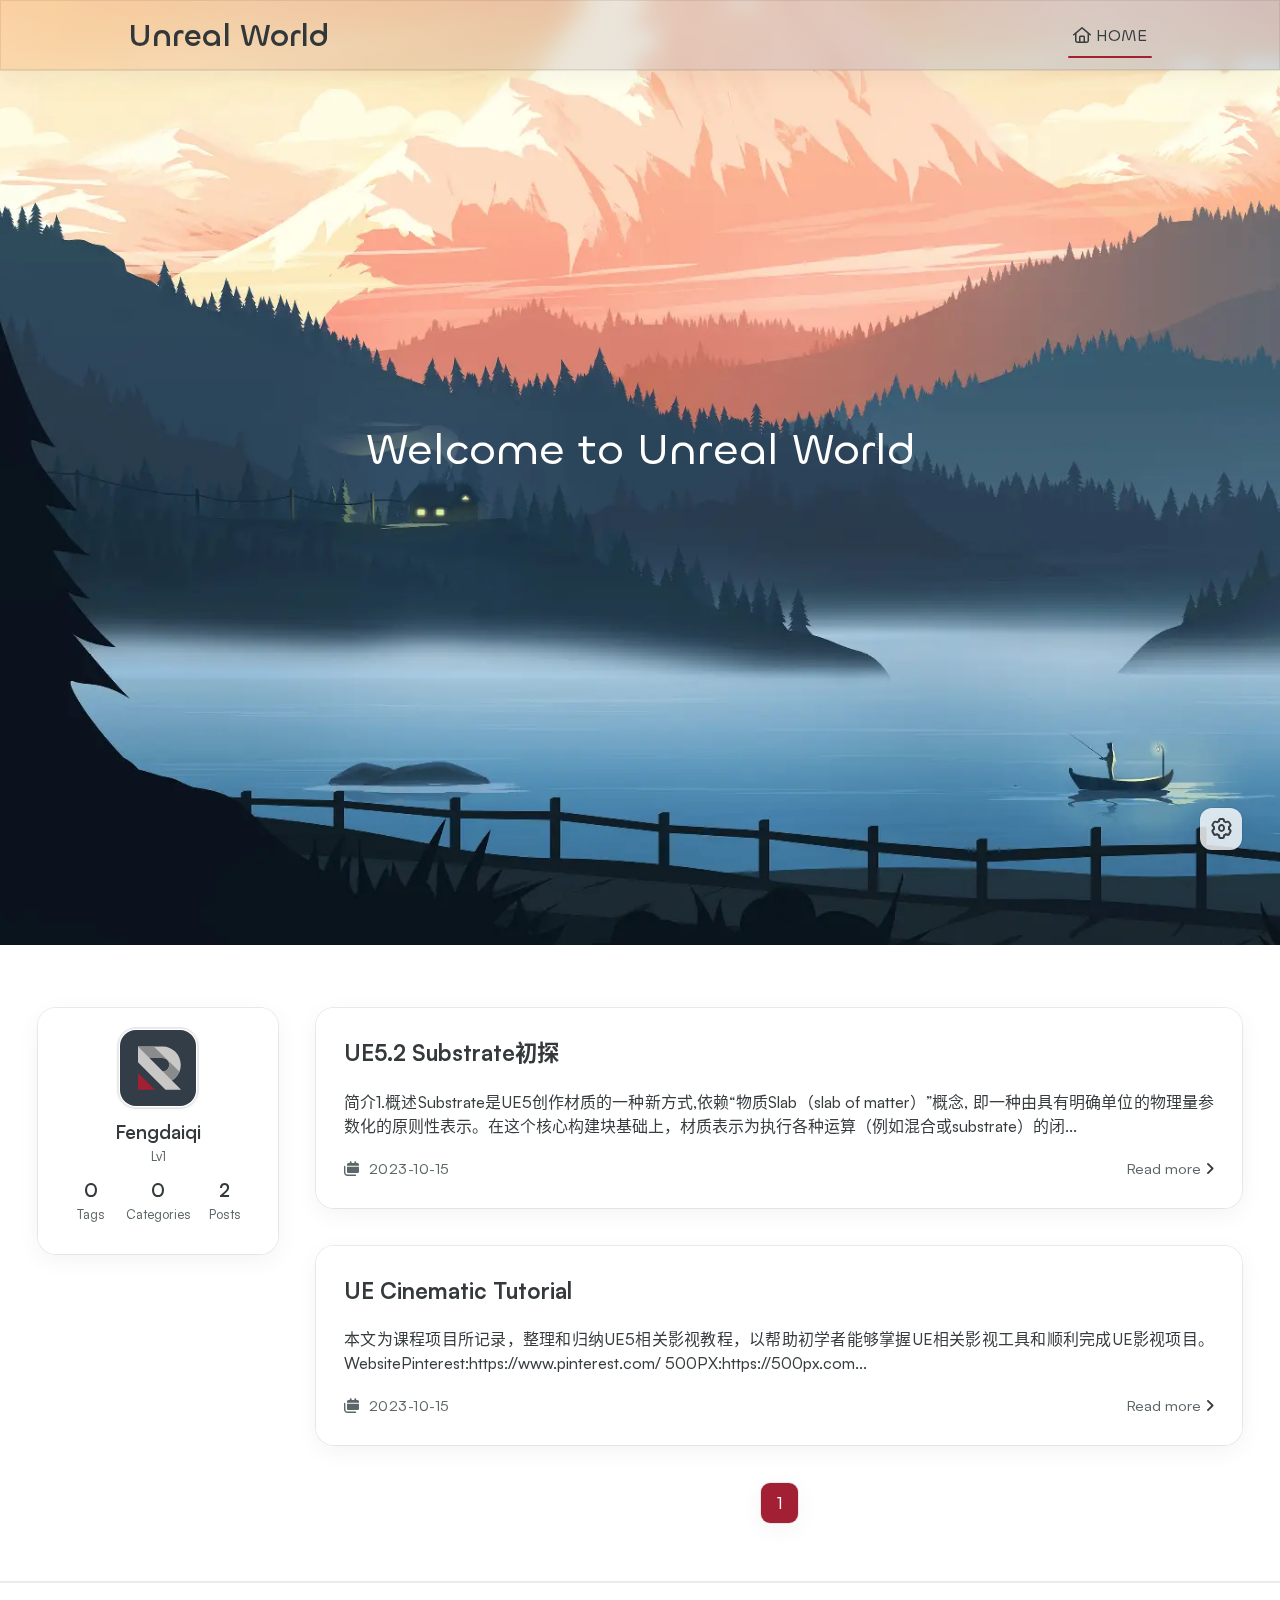
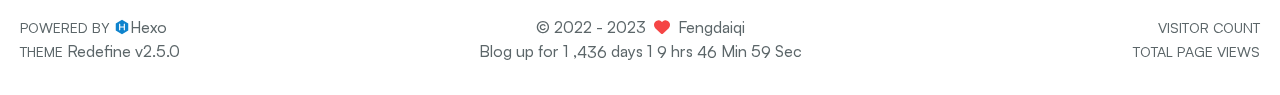
==== index.html @ 85fbf1af "Site updated: 2023-10-15 16:12:04" ====
<!DOCTYPE html>
<html lang="en">
<head>
    <meta charset="utf-8">
    <meta name="viewport" content="width=device-width, initial-scale=1">
    <meta name="keywords" content="Hexo Theme Redefine">
    
    <meta name="author" content="Fengdaiqi">
    <!-- preconnect -->
    <link rel="preconnect" href="https://fonts.googleapis.com">
    <link rel="preconnect" href="https://fonts.gstatic.com" crossorigin>

    
    <!--- Seo Part-->
    
    <link rel="canonical" href="http://example.com/"/>
    <meta name="robots" content="index,follow">
    <meta name="googlebot" content="index,follow">
    <meta name="revisit-after" content="1 days">
    
        <meta property="og:type" content="website">
<meta property="og:title" content="Hexo-Test">
<meta property="og:url" content="http://example.com/index.html">
<meta property="og:site_name" content="Hexo-Test">
<meta property="og:locale" content="en_US">
<meta property="article:author" content="Test Name">
<meta name="twitter:card" content="summary">
    
    
    <!--- Icon Part-->
    <link rel="icon" type="image/png" href="/images/redefine-favicon.svg" sizes="192x192">
    <link rel="apple-touch-icon" sizes="180x180" href="/images/redefine-favicon.svg">
    <meta name="theme-color" content="#A31F34">
    <link rel="shortcut icon" href="/images/redefine-favicon.svg">
    <!--- Page Info-->
    
    <title>
        
        Unreal World
    </title>
    
<link rel="stylesheet" href="/css/style.css">


    
        
<link rel="stylesheet" href="/assets/build/styles.css">

    

    
<link rel="stylesheet" href="/fonts/fonts.css">

    
<link rel="stylesheet" href="/fonts/Satoshi/satoshi.css">

    
<link rel="stylesheet" href="/fonts/Chillax/chillax.css">

    <!--- Font Part-->
    
    
    
    

    <!--- Inject Part-->
    
    <script id="hexo-configurations">
    window.config = {"hostname":"example.com","root":"/","language":"en"};
    window.theme = {"articles":{"style":{"font_size":"16px","line_height":1.5,"image_border_radius":"14px","image_alignment":"center","image_caption":false,"link_icon":true},"word_count":{"enable":true,"count":true,"min2read":true},"author_label":{"enable":true,"auto":false,"list":[]},"code_block":{"copy":true,"style":"mac","font":{"enable":false,"family":null,"url":null}},"toc":{"enable":true,"max_depth":3,"number":false,"expand":true,"init_open":true},"copyright":true,"lazyload":true,"recommendation":{"enable":false,"title":"推荐阅读","limit":3,"mobile_limit":2,"placeholder":"/images/wallhaven-wqery6-light.webp","skip_dirs":[]}},"colors":{"primary":"#A31F34","secondary":null},"global":{"fonts":{"chinese":{"enable":false,"family":null,"url":null},"english":{"enable":false,"family":null,"url":null}},"content_max_width":"1000px","sidebar_width":"210px","hover":{"shadow":true,"scale":false},"scroll_progress":{"bar":false,"percentage":true},"website_counter":{"url":"https://busuanzi.ibruce.info/busuanzi/2.3/busuanzi.pure.mini.js","enable":true,"site_pv":true,"site_uv":true,"post_pv":true},"single_page":true,"open_graph":true,"google_analytics":{"enable":false,"id":null}},"home_banner":{"enable":true,"style":"fixed","image":{"light":"/images/wallhaven-wqery6-light.webp","dark":"/images/wallhaven-wqery6-dark.webp"},"title":"Welcome to Unreal World","subtitle":{"text":["Dive into deep water"],"hitokoto":{"enable":false,"api":"https://v1.hitokoto.cn"},"typing_speed":100,"backing_speed":80,"starting_delay":500,"backing_delay":1500,"loop":true,"smart_backspace":true},"text_color":{"light":"#fff","dark":"#d1d1b6"},"text_style":{"title_size":"2.8rem","subtitle_size":"1.5rem","line_height":1.2},"custom_font":{"enable":false,"family":null,"url":null},"social_links":{"enable":false,"links":{"github":null,"instagram":null,"zhihu":null,"twitter":null,"email":null},"qrs":{"weixin":null}}},"plugins":{"feed":{"enable":false},"aplayer":{"enable":false,"type":"fixed","audios":[{"name":null,"artist":null,"url":null,"cover":null}]},"mermaid":{"enable":false,"version":"9.3.0"}},"version":"2.5.0","navbar":{"auto_hide":false,"color":{"left":"#f78736","right":"#367df7","transparency":35},"links":{"Home":{"path":"/","icon":"fa-regular fa-house"}},"search":{"enable":false,"preload":true}},"page_templates":{"friends_column":2,"tags_style":"blur"},"home":{"sidebar":{"enable":true,"position":"left","first_item":"menu","announcement":null,"links":null},"article_date_format":"auto","categories":{"enable":true,"limit":3},"tags":{"enable":true,"limit":3}},"footerStart":"2022/8/17 11:45:14"};
    window.lang_ago = {"second":"%s seconds ago","minute":"%s minutes ago","hour":"%s hours ago","day":"%s days ago","week":"%s weeks ago","month":"%s months ago","year":"%s years ago"};
    window.data = {"masonry":false};
  </script>
    
    <!--- Fontawesome Part-->
    
<link rel="stylesheet" href="/fontawesome/fontawesome.min.css">

    
<link rel="stylesheet" href="/fontawesome/brands.min.css">

    
<link rel="stylesheet" href="/fontawesome/solid.min.css">

    
<link rel="stylesheet" href="/fontawesome/regular.min.css">

    
    
    
    
<meta name="generator" content="Hexo 6.3.0"></head>


<body>
<div class="progress-bar-container">
    

    
        <span class="pjax-progress-bar"></span>
        <span class="swup-progress-icon">
            <i class="fa-solid fa-circle-notch fa-spin"></i>
        </span>
    
</div>


<main class="page-container" id="swup">

    
        
    <style>
        .home-banner-container {
            background: transparent !important;
        }

        .home-article-item,
        .sidebar-links,
        .sidebar-content,
        a.page-number,
        a.extend,
        .sidebar-links .links:hover,
        .right-bottom-tools,
        footer.footer {
            background-color: var(--background-color-transparent-80) !important;
        }

        .right-bottom-tools:hover,
        a.page-number:hover,
        a.extend:hover {
            background-color: var(--primary-color) !important;
        }

        .site-info,
        .home-article-sticky-label {
            background-color: var(--background-color-transparent-15) !important;
        }

        .home-article-sticky-label {
            backdrop-filter: none !important;
        }
    </style>

    <div class="home-banner-background transition-fade">
    </div>


<div class="home-banner-container flex justify-center items-center transition-fade">
    <div class="content flex justify-center items-center">
        <div class="description flex flex-col justify-center items-center"
        
        >
            Welcome to Unreal World
            
            
                <p><i id="subtitle"></i></p>
            
        </div>
        
    </div>
</div>



    

    <div class="main-content-container">


        <div class="main-content-header">
            <header class="navbar-container">
    
    <div class="navbar-content has-home-banner">
        <div class="left">
            
            <a class="logo-title" href="/">
                <h1>
                Unreal World
                </h1>
            </a>
        </div>

        <div class="right">
            <!-- PC -->
            <div class="desktop">
                <ul class="navbar-list">
                    
                        
                            <li class="navbar-item">
                                <!-- Menu -->
                                <a class="active" 
                                    href="/"  >
                                    
                                        
                                            <i class="fa-regular fa-house"></i>
                                        
                                        HOME
                                    
                                </a>
                                <!-- Submenu -->
                                
                            </li>
                    
                    
                </ul>
            </div>
            <!-- Mobile -->
            <div class="mobile">
                
                <div class="icon-item navbar-bar">
                    <div class="navbar-bar-middle"></div>
                </div>
            </div>
        </div>
    </div>

    <!-- Mobile drawer -->
    <div class="navbar-drawer w-full absolute top-0 left-0 bg-background-color">
        <ul class="drawer-navbar-list flex flex-col justify-start items-center">
            
                
                    <li class="drawer-navbar-item text-base my-1.5 flex justify-center items-center">
                        <a class="rounded-3xl py-1.5 px-5 hover:border hover:!text-primary active:!text-primary group active" 
                        href="/"  >
                             
                                
                                    <i class="fa-regular fa-house"></i>
                                
                                HOME
                            
                        </a>
                    </li>
                    <!-- Submenu -->
                    
            

        </ul>
    </div>

    <div class="window-mask"></div>

</header>


        </div>

        <div class="main-content-body">

            
                <div class="home-sidebar-container">
    <div class="sticky-container sticky">
        
            
            <div class="sidebar-content" >
                <div class="avatar flex justify-center">
                    <img src="/images/redefine-avatar.svg">
                </div>
                <div class="author flex flex-col justify-center my-2.5 mx-0">
                    <div class="name">Fengdaiqi</div>
                    
                        <div class="label">Lv1</div>
                    
                </div>
                <div class="statistics">
                    <a class="item" href="/tags">
                        <div class="number">0</div>
                        <div class="label">Tags</div>
                    </a>
                    <a class="item" href="/categories">
                        <div class="number">0</div>
                        <div class="label">Categories</div>
                    </a>
                    <a class="item" href="/archives">
                        <div class="number">2</div>
                        <div class="label">Posts</div>
                    </a>
                </div>
            </div>
        

    </div>
</div>

            

            <div class="main-content">

                
                    <div class="home-content-container">
    <ul class="home-article-list">
        
            <li class="home-article-item">

                

                

                

                <h3 class="home-article-title">
                    <a href="/2023/10/15/UE%20Substrate/">
                        UE5.2 Substrate初探
                    </a>
                </h3>

                <div class="home-article-content markdown-body">
                    
                        简介1.概述Substrate是UE5创作材质的一种新方式,依赖“物质Slab（slab of matter）”概念, 即一种由具有明确单位的物理量参数化的原则性表示。在这个核心构建块基础上，材质表示为执行各种运算（例如混合或substrate）的闭...
                    
                </div>

                <div class="home-article-meta-info-container">
    <div class="home-article-meta-info">
        <span><i class="fa-solid fa-calendars"></i>&nbsp;
            <span class="home-article-date" data-date="Sun Oct 15 2023 15:25:00 GMT+0800">
                
                    2023-10-15
                
            </span>
        </span>
        
        
    </div>

    <a href="/2023/10/15/UE%20Substrate/">Read more<span class="seo-reader-text">UE5.2 Substrate初探</span>&nbsp;<i class="fa-solid fa-angle-right"></i></a>
</div>

            </li>
        
            <li class="home-article-item">

                

                

                

                <h3 class="home-article-title">
                    <a href="/2023/10/15/UE%20Cinematic%20Tutorial/">
                        UE Cinematic Tutorial
                    </a>
                </h3>

                <div class="home-article-content markdown-body">
                    
                        本文为课程项目所记录，整理和归纳UE5相关影视教程，以帮助初学者能够掌握UE相关影视工具和顺利完成UE影视项目。
WebsitePinterest:https://www.pinterest.com/ 
500PX:https://500px.com...
                    
                </div>

                <div class="home-article-meta-info-container">
    <div class="home-article-meta-info">
        <span><i class="fa-solid fa-calendars"></i>&nbsp;
            <span class="home-article-date" data-date="Sun Oct 15 2023 15:12:45 GMT+0800">
                
                    2023-10-15
                
            </span>
        </span>
        
        
    </div>

    <a href="/2023/10/15/UE%20Cinematic%20Tutorial/">Read more<span class="seo-reader-text">UE Cinematic Tutorial</span>&nbsp;<i class="fa-solid fa-angle-right"></i></a>
</div>

            </li>
        
    </ul>

    <div class="home-paginator">
        <div class="paginator">
    <span class="page-number current">1</span>
</div>

    </div>
</div>

                    <div class="comment-container pjax"></div>
                

            </div>

            

        </div>

        <div class="main-content-footer">
            <footer class="footer mt-5 py-5 h-auto text-base text-third-text-color relative border-t-2 border-t-border-color">
    <div class="info-container py-3 text-center">
        
        <div class="text-center">
            &copy;
            
              <span>2022</span>
              -
            
            2023&nbsp;&nbsp;<i class="fa-solid fa-heart fa-beat" style="--fa-animation-duration: 0.5s; color: #f54545"></i>&nbsp;&nbsp;<a href="/">Fengdaiqi</a>
        </div>
        
            <script data-swup-reload-script src="https://busuanzi.ibruce.info/busuanzi/2.3/busuanzi.pure.mini.js"></script>
            <div class="relative text-center lg:absolute lg:right-[20px] lg:top-1/2 lg:-translate-y-1/2 lg:text-right">
                
                    <span id="busuanzi_container_site_uv" class="lg:!block">
                        <span class="text-sm">VISITOR COUNT</span>
                        <span id="busuanzi_value_site_uv"></span>
                    </span>
                
                
                    <span id="busuanzi_container_site_pv" class="lg:!block">
                        <span class="text-sm">TOTAL PAGE VIEWS</span>
                        <span id="busuanzi_value_site_pv"></span>
                    </span>
                
            </div>
        
        <div class="relative text-center lg:absolute lg:left-[20px] lg:top-1/2 lg:-translate-y-1/2 lg:text-left">
            <span class="lg:block text-sm">POWERED BY <?xml version="1.0" encoding="utf-8"?><!DOCTYPE svg PUBLIC "-//W3C//DTD SVG 1.1//EN" "http://www.w3.org/Graphics/SVG/1.1/DTD/svg11.dtd"><svg class="relative top-[2px] inline-block align-baseline" version="1.1" id="圖層_1" xmlns="http://www.w3.org/2000/svg" xmlns:xlink="http://www.w3.org/1999/xlink" x="0px" y="0px" width="1rem" height="1rem" viewBox="0 0 512 512" enable-background="new 0 0 512 512" xml:space="preserve"><path fill="#0E83CD" d="M256.4,25.8l-200,115.5L56,371.5l199.6,114.7l200-115.5l0.4-230.2L256.4,25.8z M349,354.6l-18.4,10.7l-18.6-11V275H200v79.6l-18.4,10.7l-18.6-11v-197l18.5-10.6l18.5,10.8V237h112v-79.6l18.5-10.6l18.5,10.8V354.6z"/></svg><a target="_blank" class="text-base" href="https://hexo.io">Hexo</a></span>
            <span class="text-sm lg:block">THEME&nbsp;<a class="text-base" target="_blank" href="https://github.com/EvanNotFound/hexo-theme-redefine">Redefine v2.5.0</a></span>
        </div>
        
        
            <div>
                Blog up for <span class="odometer" id="runtime_days" ></span> days <span class="odometer" id="runtime_hours"></span> hrs <span class="odometer" id="runtime_minutes"></span> Min <span class="odometer" id="runtime_seconds"></span> Sec
            </div>
        
        
            <script data-swup-reload-script>
                try {
                    function odometer_init() {
                    const elements = document.querySelectorAll('.odometer');
                    elements.forEach(el => {
                        new Odometer({
                            el,
                            format: '( ddd).dd',
                            duration: 200
                        });
                    });
                    }
                    odometer_init();
                } catch (error) {}
            </script>
        
        
        
    </div>  
</footer>
        </div>
    </div>

    

    <div class="right-side-tools-container">
        <div class="side-tools-container">
    <ul class="hidden-tools-list">
        <li class="right-bottom-tools tool-font-adjust-plus flex justify-center items-center">
            <i class="fa-regular fa-magnifying-glass-plus"></i>
        </li>

        <li class="right-bottom-tools tool-font-adjust-minus flex justify-center items-center">
            <i class="fa-regular fa-magnifying-glass-minus"></i>
        </li>

        <li class="right-bottom-tools tool-dark-light-toggle flex justify-center items-center">
            <i class="fa-regular fa-moon"></i>
        </li>

        <!-- rss -->
        

        

        <li class="right-bottom-tools tool-scroll-to-bottom flex justify-center items-center">
            <i class="fa-regular fa-arrow-down"></i>
        </li>
    </ul>

    <ul class="visible-tools-list">
        <li class="right-bottom-tools toggle-tools-list flex justify-center items-center">
            <i class="fa-regular fa-cog fa-spin"></i>
        </li>
        
            <li class="right-bottom-tools tool-scroll-to-top flex justify-center items-center">
                <i class="arrow-up fas fa-arrow-up"></i>
                <span class="percent"></span>
            </li>
        
        
    </ul>
</div>

    </div>

    <div class="image-viewer-container">
    <img src="">
</div>


    

</main>


    
<script src="/js/libs/Swup.min.js"></script>

<script src="/js/libs/SwupSlideTheme.min.js"></script>

<script src="/js/libs/SwupScriptsPlugin.min.js"></script>

<script src="/js/libs/SwupProgressPlugin.min.js"></script>

<script src="/js/libs/SwupScrollPlugin.min.js"></script>

<script src="/js/libs/SwupPreloadPlugin.min.js"></script>

<script>
    const swup = new Swup({
        plugins: [
            new SwupScriptsPlugin({
                optin: true,
            }),
            new SwupProgressPlugin(),
            new SwupScrollPlugin({
                offset: 80,
            }),
            new SwupSlideTheme({
                mainElement: ".main-content-body",
            }),
            new SwupPreloadPlugin(),
        ],
        containers: ["#swup"],
    });
</script>








<script src="/js/tools/imageViewer.js" type="module"></script>

<script src="/js/utils.js" type="module"></script>

<script src="/js/main.js" type="module"></script>

<script src="/js/layouts/navbarShrink.js" type="module"></script>

<script src="/js/tools/scrollTopBottom.js" type="module"></script>

<script src="/js/tools/lightDarkSwitch.js" type="module"></script>

<script src="/js/layouts/categoryList.js" type="module"></script>





    
<script src="/js/tools/codeBlock.js" type="module"></script>




    
<script src="/js/layouts/lazyload.js" type="module"></script>




    
<script src="/js/tools/runtime.js"></script>

    
<script src="/js/libs/odometer.min.js"></script>

    
<link rel="stylesheet" href="/assets/odometer-theme-minimal.css">




  
<script src="/js/libs/Typed.min.js"></script>

  
<script src="/js/plugins/typed.js" type="module"></script>







<div class="post-scripts" data-swup-reload-script>
    
        
<script src="/js/libs/anime.min.js"></script>

        
<script src="/js/tools/tocToggle.js" type="module"></script>

<script src="/js/layouts/toc.js" type="module"></script>

<script src="/js/plugins/tabs.js" type="module"></script>

    
</div>


</body>
</html>
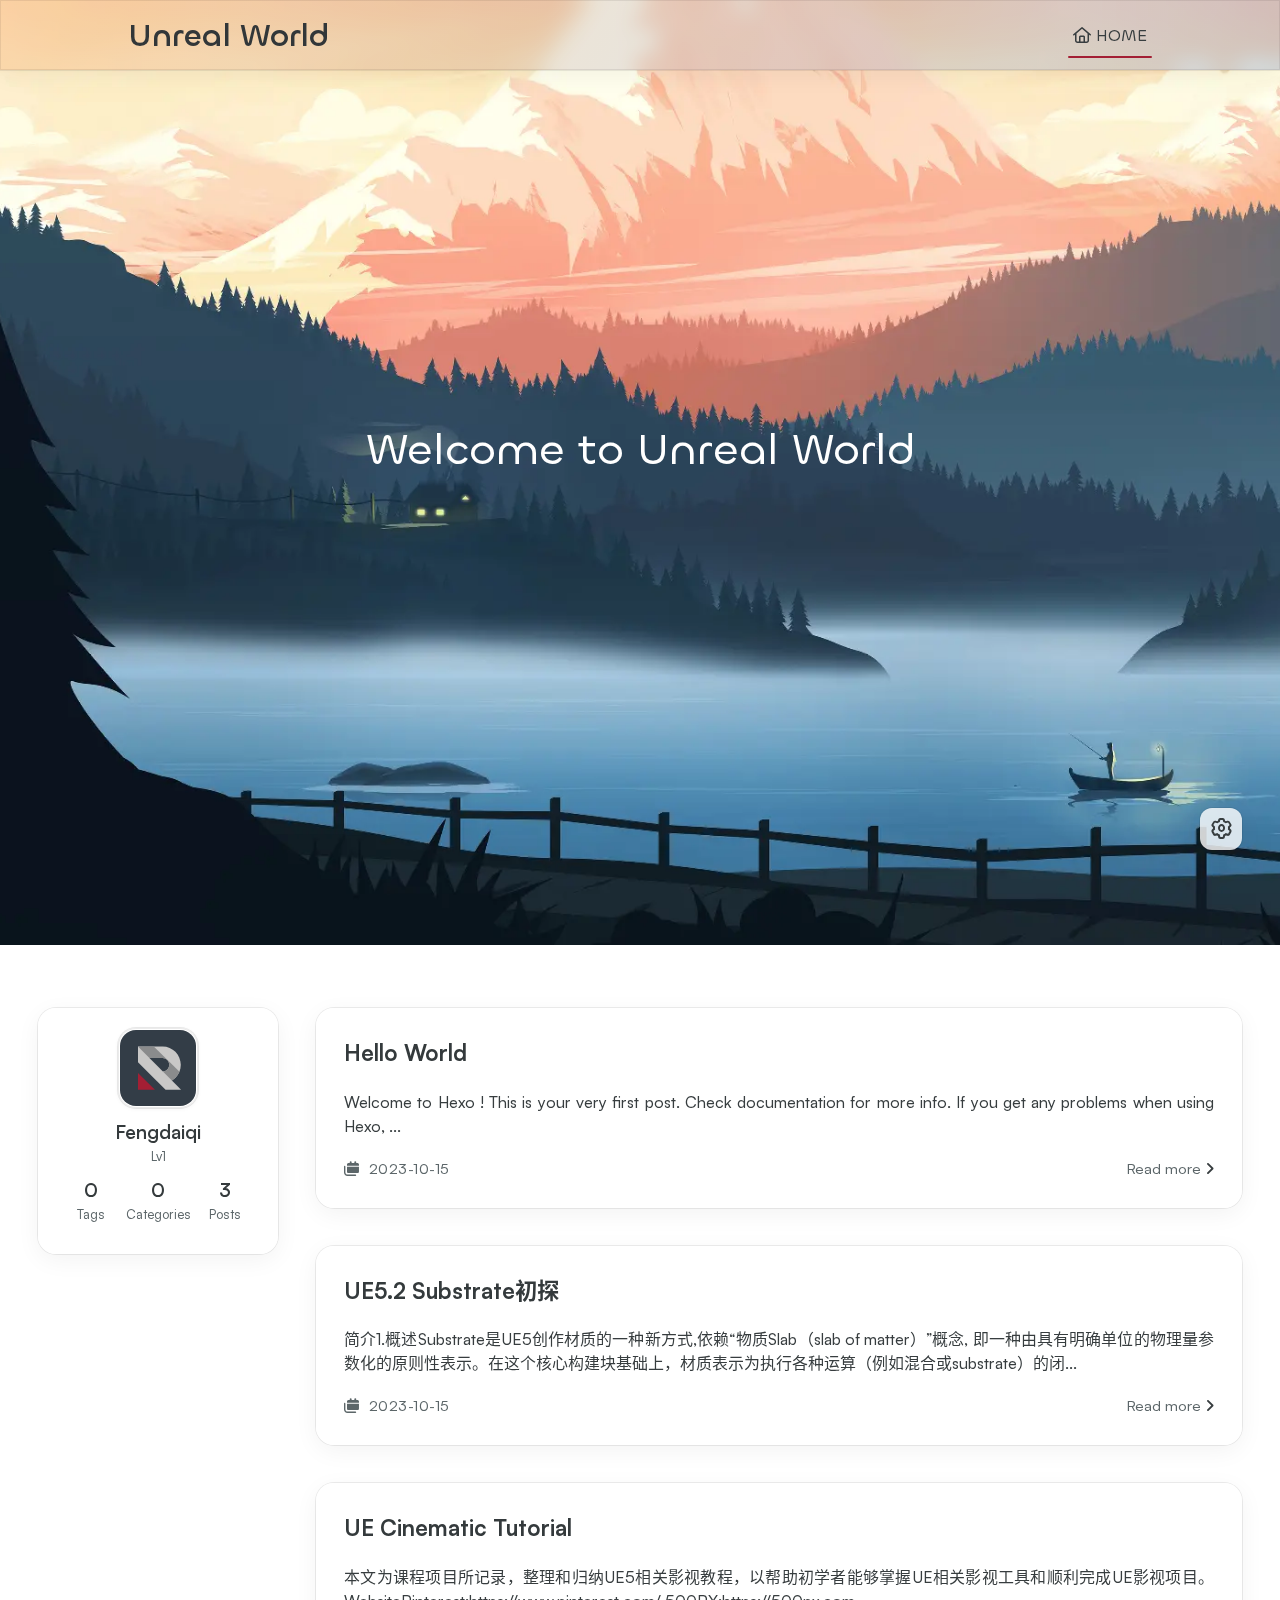
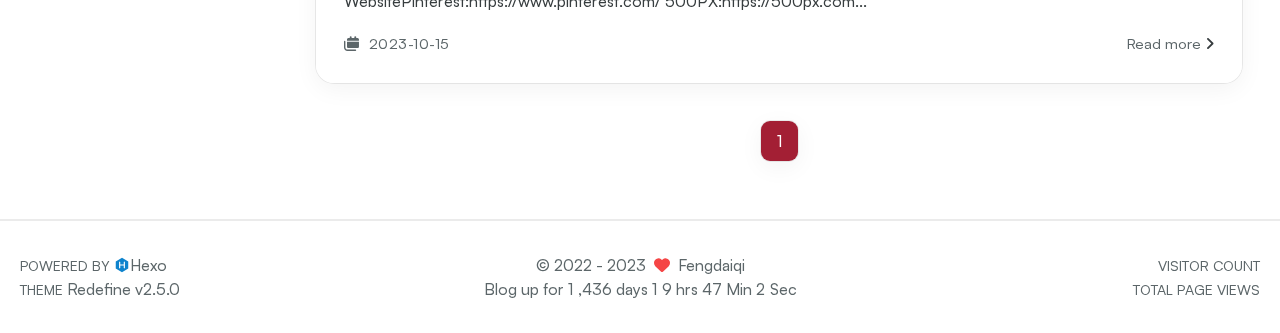
==== commit 51fbfe8c: "Site updated: 2023-10-15 16:51:16" ====
--- a/index.html
+++ b/index.html
@@ -271,7 +271,7 @@
                         <div class="label">Categories</div>
                     </a>
                     <a class="item" href="/archives">
-                        <div class="number">2</div>
+                        <div class="number">3</div>
                         <div class="label">Posts</div>
                     </a>
                 </div>
@@ -288,6 +288,44 @@
                 
                     <div class="home-content-container">
     <ul class="home-article-list">
+        
+            <li class="home-article-item">
+
+                
+
+                
+
+                
+
+                <h3 class="home-article-title">
+                    <a href="/2023/10/15/UE%20C++/">
+                        Hello World
+                    </a>
+                </h3>
+
+                <div class="home-article-content markdown-body">
+                    
+                        Welcome to Hexo ! This is your very first post. Check documentation  for more info. If you get any problems when using Hexo, ...
+                    
+                </div>
+
+                <div class="home-article-meta-info-container">
+    <div class="home-article-meta-info">
+        <span><i class="fa-solid fa-calendars"></i>&nbsp;
+            <span class="home-article-date" data-date="Sun Oct 15 2023 15:25:00 GMT+0800">
+                
+                    2023-10-15
+                
+            </span>
+        </span>
+        
+        
+    </div>
+
+    <a href="/2023/10/15/UE%20C++/">Read more<span class="seo-reader-text">Hello World</span>&nbsp;<i class="fa-solid fa-angle-right"></i></a>
+</div>
+
+            </li>
         
             <li class="home-article-item">
 
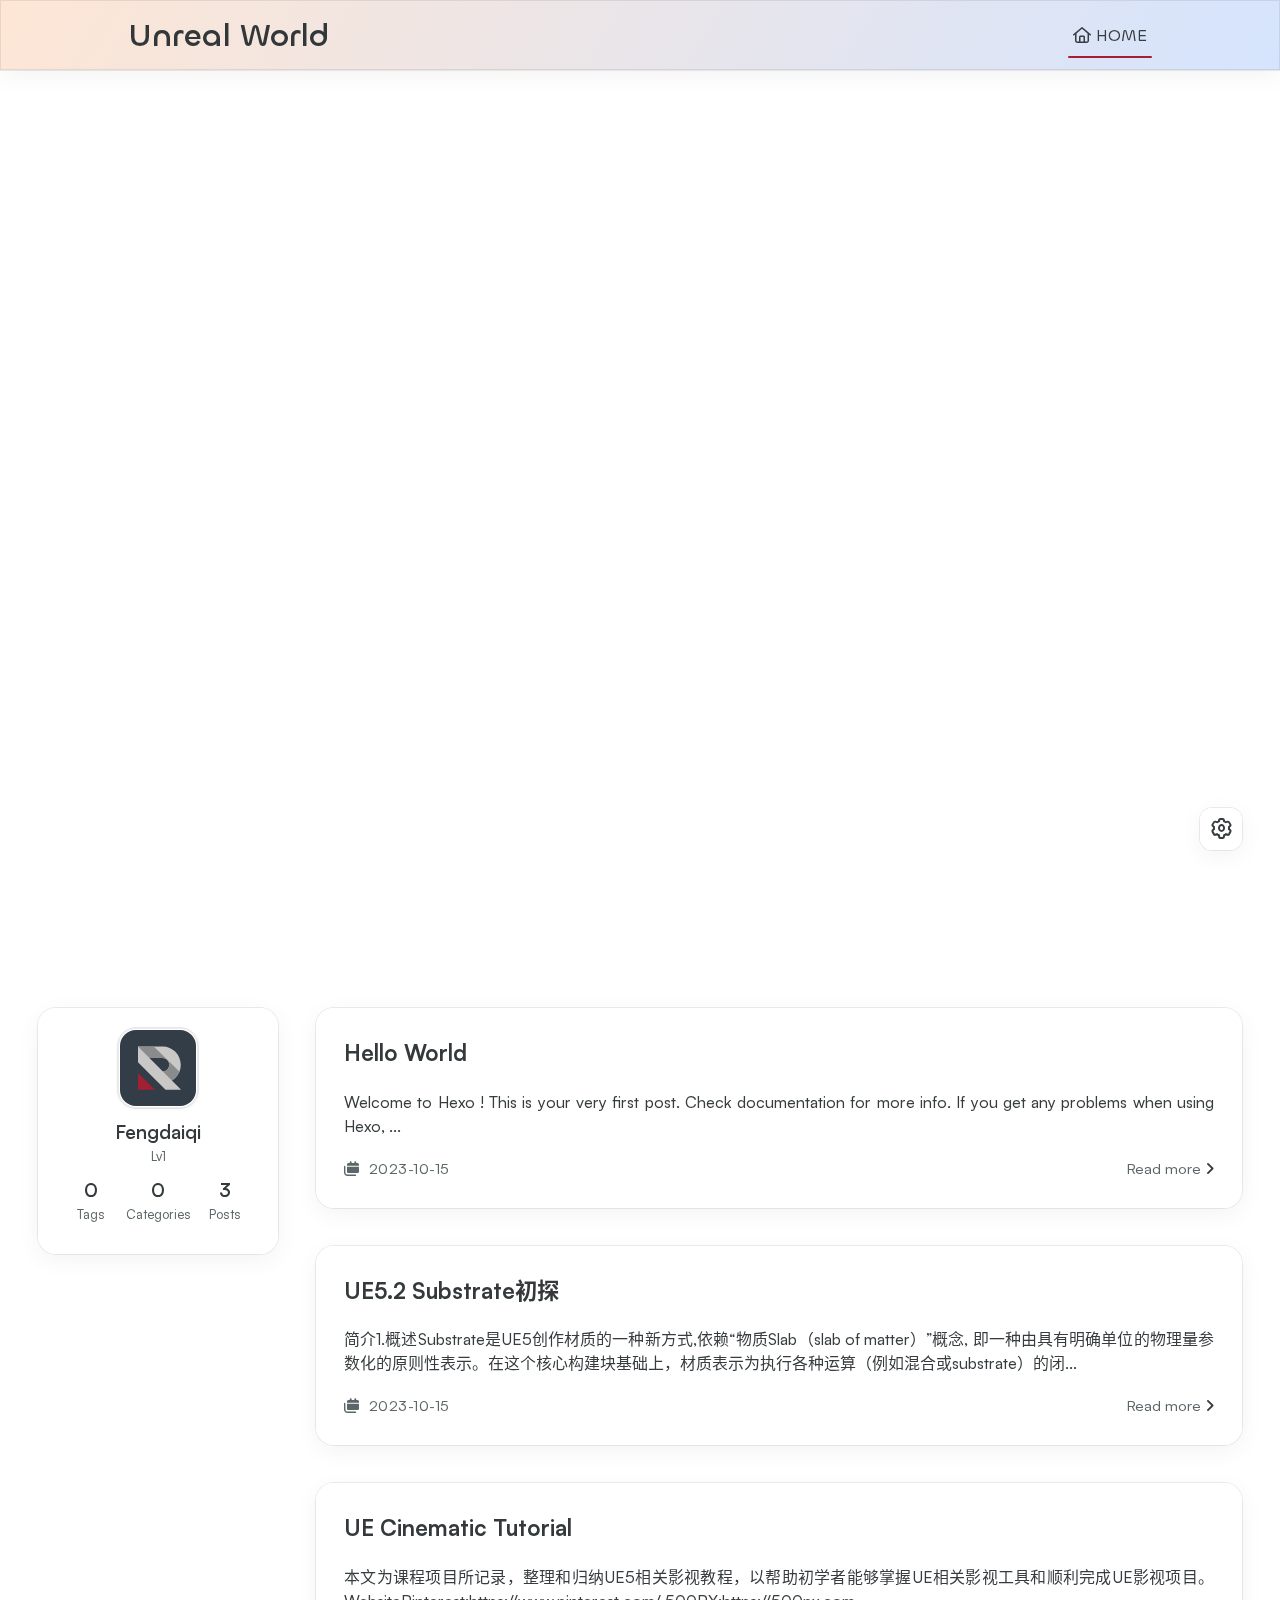
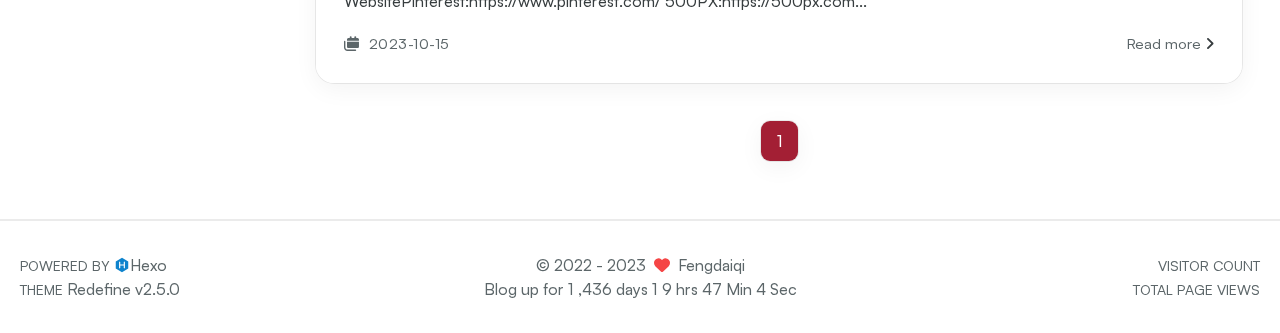
==== commit c1e6b5b5: "Site updated: 2023-10-15 16:58:06" ====
--- a/index.html
+++ b/index.html
@@ -67,7 +67,7 @@
     
     <script id="hexo-configurations">
     window.config = {"hostname":"example.com","root":"/","language":"en"};
-    window.theme = {"articles":{"style":{"font_size":"16px","line_height":1.5,"image_border_radius":"14px","image_alignment":"center","image_caption":false,"link_icon":true},"word_count":{"enable":true,"count":true,"min2read":true},"author_label":{"enable":true,"auto":false,"list":[]},"code_block":{"copy":true,"style":"mac","font":{"enable":false,"family":null,"url":null}},"toc":{"enable":true,"max_depth":3,"number":false,"expand":true,"init_open":true},"copyright":true,"lazyload":true,"recommendation":{"enable":false,"title":"推荐阅读","limit":3,"mobile_limit":2,"placeholder":"/images/wallhaven-wqery6-light.webp","skip_dirs":[]}},"colors":{"primary":"#A31F34","secondary":null},"global":{"fonts":{"chinese":{"enable":false,"family":null,"url":null},"english":{"enable":false,"family":null,"url":null}},"content_max_width":"1000px","sidebar_width":"210px","hover":{"shadow":true,"scale":false},"scroll_progress":{"bar":false,"percentage":true},"website_counter":{"url":"https://busuanzi.ibruce.info/busuanzi/2.3/busuanzi.pure.mini.js","enable":true,"site_pv":true,"site_uv":true,"post_pv":true},"single_page":true,"open_graph":true,"google_analytics":{"enable":false,"id":null}},"home_banner":{"enable":true,"style":"fixed","image":{"light":"/images/wallhaven-wqery6-light.webp","dark":"/images/wallhaven-wqery6-dark.webp"},"title":"Welcome to Unreal World","subtitle":{"text":["Dive into deep water"],"hitokoto":{"enable":false,"api":"https://v1.hitokoto.cn"},"typing_speed":100,"backing_speed":80,"starting_delay":500,"backing_delay":1500,"loop":true,"smart_backspace":true},"text_color":{"light":"#fff","dark":"#d1d1b6"},"text_style":{"title_size":"2.8rem","subtitle_size":"1.5rem","line_height":1.2},"custom_font":{"enable":false,"family":null,"url":null},"social_links":{"enable":false,"links":{"github":null,"instagram":null,"zhihu":null,"twitter":null,"email":null},"qrs":{"weixin":null}}},"plugins":{"feed":{"enable":false},"aplayer":{"enable":false,"type":"fixed","audios":[{"name":null,"artist":null,"url":null,"cover":null}]},"mermaid":{"enable":false,"version":"9.3.0"}},"version":"2.5.0","navbar":{"auto_hide":false,"color":{"left":"#f78736","right":"#367df7","transparency":35},"links":{"Home":{"path":"/","icon":"fa-regular fa-house"}},"search":{"enable":false,"preload":true}},"page_templates":{"friends_column":2,"tags_style":"blur"},"home":{"sidebar":{"enable":true,"position":"left","first_item":"menu","announcement":null,"links":null},"article_date_format":"auto","categories":{"enable":true,"limit":3},"tags":{"enable":true,"limit":3}},"footerStart":"2022/8/17 11:45:14"};
+    window.theme = {"articles":{"style":{"font_size":"16px","line_height":1.5,"image_border_radius":"14px","image_alignment":"center","image_caption":false,"link_icon":true},"word_count":{"enable":true,"count":true,"min2read":true},"author_label":{"enable":true,"auto":false,"list":[]},"code_block":{"copy":true,"style":"mac","font":{"enable":false,"family":null,"url":null}},"toc":{"enable":true,"max_depth":3,"number":false,"expand":true,"init_open":true},"copyright":true,"lazyload":true,"recommendation":{"enable":false,"title":"推荐阅读","limit":3,"mobile_limit":2,"placeholder":"/images/wallhaven-wqery6-light.webp","skip_dirs":[]}},"colors":{"primary":"#A31F34","secondary":null},"global":{"fonts":{"chinese":{"enable":false,"family":null,"url":null},"english":{"enable":false,"family":null,"url":null}},"content_max_width":"1000px","sidebar_width":"210px","hover":{"shadow":true,"scale":false},"scroll_progress":{"bar":false,"percentage":true},"website_counter":{"url":"https://busuanzi.ibruce.info/busuanzi/2.3/busuanzi.pure.mini.js","enable":true,"site_pv":true,"site_uv":true,"post_pv":true},"single_page":true,"open_graph":true,"google_analytics":{"enable":false,"id":null}},"home_banner":{"enable":true,"style":"fixed","image":{"light":"/images/piotr-mucha-countryinn-day-b.webp","dark":"/images/piotr-mucha-countryinn-night-b.webp"},"title":"Welcome to Unreal World","subtitle":{"text":["Dive into deep water","Per aspera ad astra"],"hitokoto":{"enable":false,"api":"https://v1.hitokoto.cn"},"typing_speed":100,"backing_speed":80,"starting_delay":500,"backing_delay":1500,"loop":true,"smart_backspace":true},"text_color":{"light":"#fff","dark":"#d1d1b6"},"text_style":{"title_size":"2.8rem","subtitle_size":"1.5rem","line_height":1.2},"custom_font":{"enable":false,"family":null,"url":null},"social_links":{"enable":false,"links":{"github":null,"instagram":null,"zhihu":null,"twitter":null,"email":null},"qrs":{"weixin":null}}},"plugins":{"feed":{"enable":false},"aplayer":{"enable":false,"type":"fixed","audios":[{"name":null,"artist":null,"url":null,"cover":null}]},"mermaid":{"enable":false,"version":"9.3.0"}},"version":"2.5.0","navbar":{"auto_hide":false,"color":{"left":"#f78736","right":"#367df7","transparency":35},"links":{"Home":{"path":"/","icon":"fa-regular fa-house"}},"search":{"enable":false,"preload":true}},"page_templates":{"friends_column":2,"tags_style":"blur"},"home":{"sidebar":{"enable":true,"position":"left","first_item":"menu","announcement":null,"links":null},"article_date_format":"auto","categories":{"enable":true,"limit":3},"tags":{"enable":true,"limit":3}},"footerStart":"2022/8/17 11:45:14"};
     window.lang_ago = {"second":"%s seconds ago","minute":"%s minutes ago","hour":"%s hours ago","day":"%s days ago","week":"%s weeks ago","month":"%s months ago","year":"%s years ago"};
     window.data = {"masonry":false};
   </script>
--- a/css/style.css
+++ b/css/style.css
@@ -164,7 +164,7 @@
   --note-type-title-bg: #fdf3e9;
   --note-black-title-bg: #e9e9e9;
   --note-purple-title-bg: #f9e9fd;
-  --home-banner-img: url("/images/wallhaven-wqery6-light.webp");
+  --home-banner-img: url("/images/piotr-mucha-countryinn-day-b.webp");
   --home-banner-text-color: #fff;
   --home-banner-icons-container-border-color: rgba(255,255,255,0.35);
   --home-banner-icons-container-background-color: rgba(255,255,255,0.3);
@@ -213,7 +213,7 @@
     --note-type-title-bg: #fdf3e9;
     --note-black-title-bg: #e9e9e9;
     --note-purple-title-bg: #f9e9fd;
-    --home-banner-img: url("/images/wallhaven-wqery6-light.webp");
+    --home-banner-img: url("/images/piotr-mucha-countryinn-day-b.webp");
     --home-banner-text-color: #fff;
     --home-banner-icons-container-border-color: rgba(255,255,255,0.35);
     --home-banner-icons-container-background-color: rgba(255,255,255,0.3);
@@ -263,7 +263,7 @@
     --note-type-title-bg: #4e3a1e;
     --note-black-title-bg: #1e1e1e;
     --note-purple-title-bg: #4e1e4e;
-    --home-banner-img: url("/images/wallhaven-wqery6-dark.webp");
+    --home-banner-img: url("/images/piotr-mucha-countryinn-night-b.webp");
     --home-banner-text-color: #d1d1b6;
     --home-banner-icons-container-border-color: rgba(197,197,197,0.35);
     --home-banner-icons-container-background-color: rgba(197,197,197,0.3);
@@ -312,7 +312,7 @@
   --note-type-title-bg: #fdf3e9;
   --note-black-title-bg: #e9e9e9;
   --note-purple-title-bg: #f9e9fd;
-  --home-banner-img: url("/images/wallhaven-wqery6-light.webp");
+  --home-banner-img: url("/images/piotr-mucha-countryinn-day-b.webp");
   --home-banner-text-color: #fff;
   --home-banner-icons-container-border-color: rgba(255,255,255,0.35);
   --home-banner-icons-container-background-color: rgba(255,255,255,0.3);
@@ -360,7 +360,7 @@
   --note-type-title-bg: #4e3a1e;
   --note-black-title-bg: #1e1e1e;
   --note-purple-title-bg: #4e1e4e;
-  --home-banner-img: url("/images/wallhaven-wqery6-dark.webp");
+  --home-banner-img: url("/images/piotr-mucha-countryinn-night-b.webp");
   --home-banner-text-color: #d1d1b6;
   --home-banner-icons-container-border-color: rgba(197,197,197,0.35);
   --home-banner-icons-container-background-color: rgba(197,197,197,0.3);
@@ -408,7 +408,7 @@
   --note-type-title-bg: #fdf3e9;
   --note-black-title-bg: #e9e9e9;
   --note-purple-title-bg: #f9e9fd;
-  --home-banner-img: url("/images/wallhaven-wqery6-light.webp");
+  --home-banner-img: url("/images/piotr-mucha-countryinn-day-b.webp");
   --home-banner-text-color: #fff;
   --home-banner-icons-container-border-color: rgba(255,255,255,0.35);
   --home-banner-icons-container-background-color: rgba(255,255,255,0.3);
@@ -457,7 +457,7 @@
     --note-type-title-bg: #fdf3e9;
     --note-black-title-bg: #e9e9e9;
     --note-purple-title-bg: #f9e9fd;
-    --home-banner-img: url("/images/wallhaven-wqery6-light.webp");
+    --home-banner-img: url("/images/piotr-mucha-countryinn-day-b.webp");
     --home-banner-text-color: #fff;
     --home-banner-icons-container-border-color: rgba(255,255,255,0.35);
     --home-banner-icons-container-background-color: rgba(255,255,255,0.3);
@@ -507,7 +507,7 @@
     --note-type-title-bg: #4e3a1e;
     --note-black-title-bg: #1e1e1e;
     --note-purple-title-bg: #4e1e4e;
-    --home-banner-img: url("/images/wallhaven-wqery6-dark.webp");
+    --home-banner-img: url("/images/piotr-mucha-countryinn-night-b.webp");
     --home-banner-text-color: #d1d1b6;
     --home-banner-icons-container-border-color: rgba(197,197,197,0.35);
     --home-banner-icons-container-background-color: rgba(197,197,197,0.3);
@@ -556,7 +556,7 @@
   --note-type-title-bg: #fdf3e9;
   --note-black-title-bg: #e9e9e9;
   --note-purple-title-bg: #f9e9fd;
-  --home-banner-img: url("/images/wallhaven-wqery6-light.webp");
+  --home-banner-img: url("/images/piotr-mucha-countryinn-day-b.webp");
   --home-banner-text-color: #fff;
   --home-banner-icons-container-border-color: rgba(255,255,255,0.35);
   --home-banner-icons-container-background-color: rgba(255,255,255,0.3);
@@ -604,7 +604,7 @@
   --note-type-title-bg: #4e3a1e;
   --note-black-title-bg: #1e1e1e;
   --note-purple-title-bg: #4e1e4e;
-  --home-banner-img: url("/images/wallhaven-wqery6-dark.webp");
+  --home-banner-img: url("/images/piotr-mucha-countryinn-night-b.webp");
   --home-banner-text-color: #d1d1b6;
   --home-banner-icons-container-border-color: rgba(197,197,197,0.35);
   --home-banner-icons-container-background-color: rgba(197,197,197,0.3);
@@ -1214,7 +1214,7 @@
   --note-type-title-bg: #fdf3e9;
   --note-black-title-bg: #e9e9e9;
   --note-purple-title-bg: #f9e9fd;
-  --home-banner-img: url("/images/wallhaven-wqery6-light.webp");
+  --home-banner-img: url("/images/piotr-mucha-countryinn-day-b.webp");
   --home-banner-text-color: #fff;
   --home-banner-icons-container-border-color: rgba(255,255,255,0.35);
   --home-banner-icons-container-background-color: rgba(255,255,255,0.3);
@@ -1263,7 +1263,7 @@
     --note-type-title-bg: #fdf3e9;
     --note-black-title-bg: #e9e9e9;
     --note-purple-title-bg: #f9e9fd;
-    --home-banner-img: url("/images/wallhaven-wqery6-light.webp");
+    --home-banner-img: url("/images/piotr-mucha-countryinn-day-b.webp");
     --home-banner-text-color: #fff;
     --home-banner-icons-container-border-color: rgba(255,255,255,0.35);
     --home-banner-icons-container-background-color: rgba(255,255,255,0.3);
@@ -1313,7 +1313,7 @@
     --note-type-title-bg: #4e3a1e;
     --note-black-title-bg: #1e1e1e;
     --note-purple-title-bg: #4e1e4e;
-    --home-banner-img: url("/images/wallhaven-wqery6-dark.webp");
+    --home-banner-img: url("/images/piotr-mucha-countryinn-night-b.webp");
     --home-banner-text-color: #d1d1b6;
     --home-banner-icons-container-border-color: rgba(197,197,197,0.35);
     --home-banner-icons-container-background-color: rgba(197,197,197,0.3);
@@ -1362,7 +1362,7 @@
   --note-type-title-bg: #fdf3e9;
   --note-black-title-bg: #e9e9e9;
   --note-purple-title-bg: #f9e9fd;
-  --home-banner-img: url("/images/wallhaven-wqery6-light.webp");
+  --home-banner-img: url("/images/piotr-mucha-countryinn-day-b.webp");
   --home-banner-text-color: #fff;
   --home-banner-icons-container-border-color: rgba(255,255,255,0.35);
   --home-banner-icons-container-background-color: rgba(255,255,255,0.3);
@@ -1410,7 +1410,7 @@
   --note-type-title-bg: #4e3a1e;
   --note-black-title-bg: #1e1e1e;
   --note-purple-title-bg: #4e1e4e;
-  --home-banner-img: url("/images/wallhaven-wqery6-dark.webp");
+  --home-banner-img: url("/images/piotr-mucha-countryinn-night-b.webp");
   --home-banner-text-color: #d1d1b6;
   --home-banner-icons-container-border-color: rgba(197,197,197,0.35);
   --home-banner-icons-container-background-color: rgba(197,197,197,0.3);
@@ -1890,7 +1890,7 @@
   --note-type-title-bg: #fdf3e9;
   --note-black-title-bg: #e9e9e9;
   --note-purple-title-bg: #f9e9fd;
-  --home-banner-img: url("/images/wallhaven-wqery6-light.webp");
+  --home-banner-img: url("/images/piotr-mucha-countryinn-day-b.webp");
   --home-banner-text-color: #fff;
   --home-banner-icons-container-border-color: rgba(255,255,255,0.35);
   --home-banner-icons-container-background-color: rgba(255,255,255,0.3);
@@ -1939,7 +1939,7 @@
     --note-type-title-bg: #fdf3e9;
     --note-black-title-bg: #e9e9e9;
     --note-purple-title-bg: #f9e9fd;
-    --home-banner-img: url("/images/wallhaven-wqery6-light.webp");
+    --home-banner-img: url("/images/piotr-mucha-countryinn-day-b.webp");
     --home-banner-text-color: #fff;
     --home-banner-icons-container-border-color: rgba(255,255,255,0.35);
     --home-banner-icons-container-background-color: rgba(255,255,255,0.3);
@@ -1989,7 +1989,7 @@
     --note-type-title-bg: #4e3a1e;
     --note-black-title-bg: #1e1e1e;
     --note-purple-title-bg: #4e1e4e;
-    --home-banner-img: url("/images/wallhaven-wqery6-dark.webp");
+    --home-banner-img: url("/images/piotr-mucha-countryinn-night-b.webp");
     --home-banner-text-color: #d1d1b6;
     --home-banner-icons-container-border-color: rgba(197,197,197,0.35);
     --home-banner-icons-container-background-color: rgba(197,197,197,0.3);
@@ -2038,7 +2038,7 @@
   --note-type-title-bg: #fdf3e9;
   --note-black-title-bg: #e9e9e9;
   --note-purple-title-bg: #f9e9fd;
-  --home-banner-img: url("/images/wallhaven-wqery6-light.webp");
+  --home-banner-img: url("/images/piotr-mucha-countryinn-day-b.webp");
   --home-banner-text-color: #fff;
   --home-banner-icons-container-border-color: rgba(255,255,255,0.35);
   --home-banner-icons-container-background-color: rgba(255,255,255,0.3);
@@ -2086,7 +2086,7 @@
   --note-type-title-bg: #4e3a1e;
   --note-black-title-bg: #1e1e1e;
   --note-purple-title-bg: #4e1e4e;
-  --home-banner-img: url("/images/wallhaven-wqery6-dark.webp");
+  --home-banner-img: url("/images/piotr-mucha-countryinn-night-b.webp");
   --home-banner-text-color: #d1d1b6;
   --home-banner-icons-container-border-color: rgba(197,197,197,0.35);
   --home-banner-icons-container-background-color: rgba(197,197,197,0.3);
@@ -2248,7 +2248,7 @@
   --note-type-title-bg: #fdf3e9;
   --note-black-title-bg: #e9e9e9;
   --note-purple-title-bg: #f9e9fd;
-  --home-banner-img: url("/images/wallhaven-wqery6-light.webp");
+  --home-banner-img: url("/images/piotr-mucha-countryinn-day-b.webp");
   --home-banner-text-color: #fff;
   --home-banner-icons-container-border-color: rgba(255,255,255,0.35);
   --home-banner-icons-container-background-color: rgba(255,255,255,0.3);
@@ -2297,7 +2297,7 @@
     --note-type-title-bg: #fdf3e9;
     --note-black-title-bg: #e9e9e9;
     --note-purple-title-bg: #f9e9fd;
-    --home-banner-img: url("/images/wallhaven-wqery6-light.webp");
+    --home-banner-img: url("/images/piotr-mucha-countryinn-day-b.webp");
     --home-banner-text-color: #fff;
     --home-banner-icons-container-border-color: rgba(255,255,255,0.35);
     --home-banner-icons-container-background-color: rgba(255,255,255,0.3);
@@ -2347,7 +2347,7 @@
     --note-type-title-bg: #4e3a1e;
     --note-black-title-bg: #1e1e1e;
     --note-purple-title-bg: #4e1e4e;
-    --home-banner-img: url("/images/wallhaven-wqery6-dark.webp");
+    --home-banner-img: url("/images/piotr-mucha-countryinn-night-b.webp");
     --home-banner-text-color: #d1d1b6;
     --home-banner-icons-container-border-color: rgba(197,197,197,0.35);
     --home-banner-icons-container-background-color: rgba(197,197,197,0.3);
@@ -2396,7 +2396,7 @@
   --note-type-title-bg: #fdf3e9;
   --note-black-title-bg: #e9e9e9;
   --note-purple-title-bg: #f9e9fd;
-  --home-banner-img: url("/images/wallhaven-wqery6-light.webp");
+  --home-banner-img: url("/images/piotr-mucha-countryinn-day-b.webp");
   --home-banner-text-color: #fff;
   --home-banner-icons-container-border-color: rgba(255,255,255,0.35);
   --home-banner-icons-container-background-color: rgba(255,255,255,0.3);
@@ -2444,7 +2444,7 @@
   --note-type-title-bg: #4e3a1e;
   --note-black-title-bg: #1e1e1e;
   --note-purple-title-bg: #4e1e4e;
-  --home-banner-img: url("/images/wallhaven-wqery6-dark.webp");
+  --home-banner-img: url("/images/piotr-mucha-countryinn-night-b.webp");
   --home-banner-text-color: #d1d1b6;
   --home-banner-icons-container-border-color: rgba(197,197,197,0.35);
   --home-banner-icons-container-background-color: rgba(197,197,197,0.3);
@@ -2681,7 +2681,7 @@
   --note-type-title-bg: #fdf3e9;
   --note-black-title-bg: #e9e9e9;
   --note-purple-title-bg: #f9e9fd;
-  --home-banner-img: url("/images/wallhaven-wqery6-light.webp");
+  --home-banner-img: url("/images/piotr-mucha-countryinn-day-b.webp");
   --home-banner-text-color: #fff;
   --home-banner-icons-container-border-color: rgba(255,255,255,0.35);
   --home-banner-icons-container-background-color: rgba(255,255,255,0.3);
@@ -2730,7 +2730,7 @@
     --note-type-title-bg: #fdf3e9;
     --note-black-title-bg: #e9e9e9;
     --note-purple-title-bg: #f9e9fd;
-    --home-banner-img: url("/images/wallhaven-wqery6-light.webp");
+    --home-banner-img: url("/images/piotr-mucha-countryinn-day-b.webp");
     --home-banner-text-color: #fff;
     --home-banner-icons-container-border-color: rgba(255,255,255,0.35);
     --home-banner-icons-container-background-color: rgba(255,255,255,0.3);
@@ -2780,7 +2780,7 @@
     --note-type-title-bg: #4e3a1e;
     --note-black-title-bg: #1e1e1e;
     --note-purple-title-bg: #4e1e4e;
-    --home-banner-img: url("/images/wallhaven-wqery6-dark.webp");
+    --home-banner-img: url("/images/piotr-mucha-countryinn-night-b.webp");
     --home-banner-text-color: #d1d1b6;
     --home-banner-icons-container-border-color: rgba(197,197,197,0.35);
     --home-banner-icons-container-background-color: rgba(197,197,197,0.3);
@@ -2829,7 +2829,7 @@
   --note-type-title-bg: #fdf3e9;
   --note-black-title-bg: #e9e9e9;
   --note-purple-title-bg: #f9e9fd;
-  --home-banner-img: url("/images/wallhaven-wqery6-light.webp");
+  --home-banner-img: url("/images/piotr-mucha-countryinn-day-b.webp");
   --home-banner-text-color: #fff;
   --home-banner-icons-container-border-color: rgba(255,255,255,0.35);
   --home-banner-icons-container-background-color: rgba(255,255,255,0.3);
@@ -2877,7 +2877,7 @@
   --note-type-title-bg: #4e3a1e;
   --note-black-title-bg: #1e1e1e;
   --note-purple-title-bg: #4e1e4e;
-  --home-banner-img: url("/images/wallhaven-wqery6-dark.webp");
+  --home-banner-img: url("/images/piotr-mucha-countryinn-night-b.webp");
   --home-banner-text-color: #d1d1b6;
   --home-banner-icons-container-border-color: rgba(197,197,197,0.35);
   --home-banner-icons-container-background-color: rgba(197,197,197,0.3);
@@ -4442,7 +4442,7 @@
   --note-type-title-bg: #fdf3e9;
   --note-black-title-bg: #e9e9e9;
   --note-purple-title-bg: #f9e9fd;
-  --home-banner-img: url("/images/wallhaven-wqery6-light.webp");
+  --home-banner-img: url("/images/piotr-mucha-countryinn-day-b.webp");
   --home-banner-text-color: #fff;
   --home-banner-icons-container-border-color: rgba(255,255,255,0.35);
   --home-banner-icons-container-background-color: rgba(255,255,255,0.3);
@@ -4491,7 +4491,7 @@
     --note-type-title-bg: #fdf3e9;
     --note-black-title-bg: #e9e9e9;
     --note-purple-title-bg: #f9e9fd;
-    --home-banner-img: url("/images/wallhaven-wqery6-light.webp");
+    --home-banner-img: url("/images/piotr-mucha-countryinn-day-b.webp");
     --home-banner-text-color: #fff;
     --home-banner-icons-container-border-color: rgba(255,255,255,0.35);
     --home-banner-icons-container-background-color: rgba(255,255,255,0.3);
@@ -4541,7 +4541,7 @@
     --note-type-title-bg: #4e3a1e;
     --note-black-title-bg: #1e1e1e;
     --note-purple-title-bg: #4e1e4e;
-    --home-banner-img: url("/images/wallhaven-wqery6-dark.webp");
+    --home-banner-img: url("/images/piotr-mucha-countryinn-night-b.webp");
     --home-banner-text-color: #d1d1b6;
     --home-banner-icons-container-border-color: rgba(197,197,197,0.35);
     --home-banner-icons-container-background-color: rgba(197,197,197,0.3);
@@ -4590,7 +4590,7 @@
   --note-type-title-bg: #fdf3e9;
   --note-black-title-bg: #e9e9e9;
   --note-purple-title-bg: #f9e9fd;
-  --home-banner-img: url("/images/wallhaven-wqery6-light.webp");
+  --home-banner-img: url("/images/piotr-mucha-countryinn-day-b.webp");
   --home-banner-text-color: #fff;
   --home-banner-icons-container-border-color: rgba(255,255,255,0.35);
   --home-banner-icons-container-background-color: rgba(255,255,255,0.3);
@@ -4638,7 +4638,7 @@
   --note-type-title-bg: #4e3a1e;
   --note-black-title-bg: #1e1e1e;
   --note-purple-title-bg: #4e1e4e;
-  --home-banner-img: url("/images/wallhaven-wqery6-dark.webp");
+  --home-banner-img: url("/images/piotr-mucha-countryinn-night-b.webp");
   --home-banner-text-color: #d1d1b6;
   --home-banner-icons-container-border-color: rgba(197,197,197,0.35);
   --home-banner-icons-container-background-color: rgba(197,197,197,0.3);
@@ -5125,7 +5125,7 @@
   --note-type-title-bg: #fdf3e9;
   --note-black-title-bg: #e9e9e9;
   --note-purple-title-bg: #f9e9fd;
-  --home-banner-img: url("/images/wallhaven-wqery6-light.webp");
+  --home-banner-img: url("/images/piotr-mucha-countryinn-day-b.webp");
   --home-banner-text-color: #fff;
   --home-banner-icons-container-border-color: rgba(255,255,255,0.35);
   --home-banner-icons-container-background-color: rgba(255,255,255,0.3);
@@ -5174,7 +5174,7 @@
     --note-type-title-bg: #fdf3e9;
     --note-black-title-bg: #e9e9e9;
     --note-purple-title-bg: #f9e9fd;
-    --home-banner-img: url("/images/wallhaven-wqery6-light.webp");
+    --home-banner-img: url("/images/piotr-mucha-countryinn-day-b.webp");
     --home-banner-text-color: #fff;
     --home-banner-icons-container-border-color: rgba(255,255,255,0.35);
     --home-banner-icons-container-background-color: rgba(255,255,255,0.3);
@@ -5224,7 +5224,7 @@
     --note-type-title-bg: #4e3a1e;
     --note-black-title-bg: #1e1e1e;
     --note-purple-title-bg: #4e1e4e;
-    --home-banner-img: url("/images/wallhaven-wqery6-dark.webp");
+    --home-banner-img: url("/images/piotr-mucha-countryinn-night-b.webp");
     --home-banner-text-color: #d1d1b6;
     --home-banner-icons-container-border-color: rgba(197,197,197,0.35);
     --home-banner-icons-container-background-color: rgba(197,197,197,0.3);
@@ -5273,7 +5273,7 @@
   --note-type-title-bg: #fdf3e9;
   --note-black-title-bg: #e9e9e9;
   --note-purple-title-bg: #f9e9fd;
-  --home-banner-img: url("/images/wallhaven-wqery6-light.webp");
+  --home-banner-img: url("/images/piotr-mucha-countryinn-day-b.webp");
   --home-banner-text-color: #fff;
   --home-banner-icons-container-border-color: rgba(255,255,255,0.35);
   --home-banner-icons-container-background-color: rgba(255,255,255,0.3);
@@ -5321,7 +5321,7 @@
   --note-type-title-bg: #4e3a1e;
   --note-black-title-bg: #1e1e1e;
   --note-purple-title-bg: #4e1e4e;
-  --home-banner-img: url("/images/wallhaven-wqery6-dark.webp");
+  --home-banner-img: url("/images/piotr-mucha-countryinn-night-b.webp");
   --home-banner-text-color: #d1d1b6;
   --home-banner-icons-container-border-color: rgba(197,197,197,0.35);
   --home-banner-icons-container-background-color: rgba(197,197,197,0.3);
@@ -5456,7 +5456,7 @@
   --note-type-title-bg: #fdf3e9;
   --note-black-title-bg: #e9e9e9;
   --note-purple-title-bg: #f9e9fd;
-  --home-banner-img: url("/images/wallhaven-wqery6-light.webp");
+  --home-banner-img: url("/images/piotr-mucha-countryinn-day-b.webp");
   --home-banner-text-color: #fff;
   --home-banner-icons-container-border-color: rgba(255,255,255,0.35);
   --home-banner-icons-container-background-color: rgba(255,255,255,0.3);
@@ -5505,7 +5505,7 @@
     --note-type-title-bg: #fdf3e9;
     --note-black-title-bg: #e9e9e9;
     --note-purple-title-bg: #f9e9fd;
-    --home-banner-img: url("/images/wallhaven-wqery6-light.webp");
+    --home-banner-img: url("/images/piotr-mucha-countryinn-day-b.webp");
     --home-banner-text-color: #fff;
     --home-banner-icons-container-border-color: rgba(255,255,255,0.35);
     --home-banner-icons-container-background-color: rgba(255,255,255,0.3);
@@ -5555,7 +5555,7 @@
     --note-type-title-bg: #4e3a1e;
     --note-black-title-bg: #1e1e1e;
     --note-purple-title-bg: #4e1e4e;
-    --home-banner-img: url("/images/wallhaven-wqery6-dark.webp");
+    --home-banner-img: url("/images/piotr-mucha-countryinn-night-b.webp");
     --home-banner-text-color: #d1d1b6;
     --home-banner-icons-container-border-color: rgba(197,197,197,0.35);
     --home-banner-icons-container-background-color: rgba(197,197,197,0.3);
@@ -5604,7 +5604,7 @@
   --note-type-title-bg: #fdf3e9;
   --note-black-title-bg: #e9e9e9;
   --note-purple-title-bg: #f9e9fd;
-  --home-banner-img: url("/images/wallhaven-wqery6-light.webp");
+  --home-banner-img: url("/images/piotr-mucha-countryinn-day-b.webp");
   --home-banner-text-color: #fff;
   --home-banner-icons-container-border-color: rgba(255,255,255,0.35);
   --home-banner-icons-container-background-color: rgba(255,255,255,0.3);
@@ -5652,7 +5652,7 @@
   --note-type-title-bg: #4e3a1e;
   --note-black-title-bg: #1e1e1e;
   --note-purple-title-bg: #4e1e4e;
-  --home-banner-img: url("/images/wallhaven-wqery6-dark.webp");
+  --home-banner-img: url("/images/piotr-mucha-countryinn-night-b.webp");
   --home-banner-text-color: #d1d1b6;
   --home-banner-icons-container-border-color: rgba(197,197,197,0.35);
   --home-banner-icons-container-background-color: rgba(197,197,197,0.3);
@@ -5857,7 +5857,7 @@
   --note-type-title-bg: #fdf3e9;
   --note-black-title-bg: #e9e9e9;
   --note-purple-title-bg: #f9e9fd;
-  --home-banner-img: url("/images/wallhaven-wqery6-light.webp");
+  --home-banner-img: url("/images/piotr-mucha-countryinn-day-b.webp");
   --home-banner-text-color: #fff;
   --home-banner-icons-container-border-color: rgba(255,255,255,0.35);
   --home-banner-icons-container-background-color: rgba(255,255,255,0.3);
@@ -5906,7 +5906,7 @@
     --note-type-title-bg: #fdf3e9;
     --note-black-title-bg: #e9e9e9;
     --note-purple-title-bg: #f9e9fd;
-    --home-banner-img: url("/images/wallhaven-wqery6-light.webp");
+    --home-banner-img: url("/images/piotr-mucha-countryinn-day-b.webp");
     --home-banner-text-color: #fff;
     --home-banner-icons-container-border-color: rgba(255,255,255,0.35);
     --home-banner-icons-container-background-color: rgba(255,255,255,0.3);
@@ -5956,7 +5956,7 @@
     --note-type-title-bg: #4e3a1e;
     --note-black-title-bg: #1e1e1e;
     --note-purple-title-bg: #4e1e4e;
-    --home-banner-img: url("/images/wallhaven-wqery6-dark.webp");
+    --home-banner-img: url("/images/piotr-mucha-countryinn-night-b.webp");
     --home-banner-text-color: #d1d1b6;
     --home-banner-icons-container-border-color: rgba(197,197,197,0.35);
     --home-banner-icons-container-background-color: rgba(197,197,197,0.3);
@@ -6005,7 +6005,7 @@
   --note-type-title-bg: #fdf3e9;
   --note-black-title-bg: #e9e9e9;
   --note-purple-title-bg: #f9e9fd;
-  --home-banner-img: url("/images/wallhaven-wqery6-light.webp");
+  --home-banner-img: url("/images/piotr-mucha-countryinn-day-b.webp");
   --home-banner-text-color: #fff;
   --home-banner-icons-container-border-color: rgba(255,255,255,0.35);
   --home-banner-icons-container-background-color: rgba(255,255,255,0.3);
@@ -6053,7 +6053,7 @@
   --note-type-title-bg: #4e3a1e;
   --note-black-title-bg: #1e1e1e;
   --note-purple-title-bg: #4e1e4e;
-  --home-banner-img: url("/images/wallhaven-wqery6-dark.webp");
+  --home-banner-img: url("/images/piotr-mucha-countryinn-night-b.webp");
   --home-banner-text-color: #d1d1b6;
   --home-banner-icons-container-border-color: rgba(197,197,197,0.35);
   --home-banner-icons-container-background-color: rgba(197,197,197,0.3);
@@ -6287,7 +6287,7 @@
   --note-type-title-bg: #fdf3e9;
   --note-black-title-bg: #e9e9e9;
   --note-purple-title-bg: #f9e9fd;
-  --home-banner-img: url("/images/wallhaven-wqery6-light.webp");
+  --home-banner-img: url("/images/piotr-mucha-countryinn-day-b.webp");
   --home-banner-text-color: #fff;
   --home-banner-icons-container-border-color: rgba(255,255,255,0.35);
   --home-banner-icons-container-background-color: rgba(255,255,255,0.3);
@@ -6336,7 +6336,7 @@
     --note-type-title-bg: #fdf3e9;
     --note-black-title-bg: #e9e9e9;
     --note-purple-title-bg: #f9e9fd;
-    --home-banner-img: url("/images/wallhaven-wqery6-light.webp");
+    --home-banner-img: url("/images/piotr-mucha-countryinn-day-b.webp");
     --home-banner-text-color: #fff;
     --home-banner-icons-container-border-color: rgba(255,255,255,0.35);
     --home-banner-icons-container-background-color: rgba(255,255,255,0.3);
@@ -6386,7 +6386,7 @@
     --note-type-title-bg: #4e3a1e;
     --note-black-title-bg: #1e1e1e;
     --note-purple-title-bg: #4e1e4e;
-    --home-banner-img: url("/images/wallhaven-wqery6-dark.webp");
+    --home-banner-img: url("/images/piotr-mucha-countryinn-night-b.webp");
     --home-banner-text-color: #d1d1b6;
     --home-banner-icons-container-border-color: rgba(197,197,197,0.35);
     --home-banner-icons-container-background-color: rgba(197,197,197,0.3);
@@ -6435,7 +6435,7 @@
   --note-type-title-bg: #fdf3e9;
   --note-black-title-bg: #e9e9e9;
   --note-purple-title-bg: #f9e9fd;
-  --home-banner-img: url("/images/wallhaven-wqery6-light.webp");
+  --home-banner-img: url("/images/piotr-mucha-countryinn-day-b.webp");
   --home-banner-text-color: #fff;
   --home-banner-icons-container-border-color: rgba(255,255,255,0.35);
   --home-banner-icons-container-background-color: rgba(255,255,255,0.3);
@@ -6483,7 +6483,7 @@
   --note-type-title-bg: #4e3a1e;
   --note-black-title-bg: #1e1e1e;
   --note-purple-title-bg: #4e1e4e;
-  --home-banner-img: url("/images/wallhaven-wqery6-dark.webp");
+  --home-banner-img: url("/images/piotr-mucha-countryinn-night-b.webp");
   --home-banner-text-color: #d1d1b6;
   --home-banner-icons-container-border-color: rgba(197,197,197,0.35);
   --home-banner-icons-container-background-color: rgba(197,197,197,0.3);
@@ -6840,7 +6840,7 @@
   --note-type-title-bg: #fdf3e9;
   --note-black-title-bg: #e9e9e9;
   --note-purple-title-bg: #f9e9fd;
-  --home-banner-img: url("/images/wallhaven-wqery6-light.webp");
+  --home-banner-img: url("/images/piotr-mucha-countryinn-day-b.webp");
   --home-banner-text-color: #fff;
   --home-banner-icons-container-border-color: rgba(255,255,255,0.35);
   --home-banner-icons-container-background-color: rgba(255,255,255,0.3);
@@ -6889,7 +6889,7 @@
     --note-type-title-bg: #fdf3e9;
     --note-black-title-bg: #e9e9e9;
     --note-purple-title-bg: #f9e9fd;
-    --home-banner-img: url("/images/wallhaven-wqery6-light.webp");
+    --home-banner-img: url("/images/piotr-mucha-countryinn-day-b.webp");
     --home-banner-text-color: #fff;
     --home-banner-icons-container-border-color: rgba(255,255,255,0.35);
     --home-banner-icons-container-background-color: rgba(255,255,255,0.3);
@@ -6939,7 +6939,7 @@
     --note-type-title-bg: #4e3a1e;
     --note-black-title-bg: #1e1e1e;
     --note-purple-title-bg: #4e1e4e;
-    --home-banner-img: url("/images/wallhaven-wqery6-dark.webp");
+    --home-banner-img: url("/images/piotr-mucha-countryinn-night-b.webp");
     --home-banner-text-color: #d1d1b6;
     --home-banner-icons-container-border-color: rgba(197,197,197,0.35);
     --home-banner-icons-container-background-color: rgba(197,197,197,0.3);
@@ -6988,7 +6988,7 @@
   --note-type-title-bg: #fdf3e9;
   --note-black-title-bg: #e9e9e9;
   --note-purple-title-bg: #f9e9fd;
-  --home-banner-img: url("/images/wallhaven-wqery6-light.webp");
+  --home-banner-img: url("/images/piotr-mucha-countryinn-day-b.webp");
   --home-banner-text-color: #fff;
   --home-banner-icons-container-border-color: rgba(255,255,255,0.35);
   --home-banner-icons-container-background-color: rgba(255,255,255,0.3);
@@ -7036,7 +7036,7 @@
   --note-type-title-bg: #4e3a1e;
   --note-black-title-bg: #1e1e1e;
   --note-purple-title-bg: #4e1e4e;
-  --home-banner-img: url("/images/wallhaven-wqery6-dark.webp");
+  --home-banner-img: url("/images/piotr-mucha-countryinn-night-b.webp");
   --home-banner-text-color: #d1d1b6;
   --home-banner-icons-container-border-color: rgba(197,197,197,0.35);
   --home-banner-icons-container-background-color: rgba(197,197,197,0.3);
@@ -7175,7 +7175,7 @@
   --note-type-title-bg: #fdf3e9;
   --note-black-title-bg: #e9e9e9;
   --note-purple-title-bg: #f9e9fd;
-  --home-banner-img: url("/images/wallhaven-wqery6-light.webp");
+  --home-banner-img: url("/images/piotr-mucha-countryinn-day-b.webp");
   --home-banner-text-color: #fff;
   --home-banner-icons-container-border-color: rgba(255,255,255,0.35);
   --home-banner-icons-container-background-color: rgba(255,255,255,0.3);
@@ -7224,7 +7224,7 @@
     --note-type-title-bg: #fdf3e9;
     --note-black-title-bg: #e9e9e9;
     --note-purple-title-bg: #f9e9fd;
-    --home-banner-img: url("/images/wallhaven-wqery6-light.webp");
+    --home-banner-img: url("/images/piotr-mucha-countryinn-day-b.webp");
     --home-banner-text-color: #fff;
     --home-banner-icons-container-border-color: rgba(255,255,255,0.35);
     --home-banner-icons-container-background-color: rgba(255,255,255,0.3);
@@ -7274,7 +7274,7 @@
     --note-type-title-bg: #4e3a1e;
     --note-black-title-bg: #1e1e1e;
     --note-purple-title-bg: #4e1e4e;
-    --home-banner-img: url("/images/wallhaven-wqery6-dark.webp");
+    --home-banner-img: url("/images/piotr-mucha-countryinn-night-b.webp");
     --home-banner-text-color: #d1d1b6;
     --home-banner-icons-container-border-color: rgba(197,197,197,0.35);
     --home-banner-icons-container-background-color: rgba(197,197,197,0.3);
@@ -7323,7 +7323,7 @@
   --note-type-title-bg: #fdf3e9;
   --note-black-title-bg: #e9e9e9;
   --note-purple-title-bg: #f9e9fd;
-  --home-banner-img: url("/images/wallhaven-wqery6-light.webp");
+  --home-banner-img: url("/images/piotr-mucha-countryinn-day-b.webp");
   --home-banner-text-color: #fff;
   --home-banner-icons-container-border-color: rgba(255,255,255,0.35);
   --home-banner-icons-container-background-color: rgba(255,255,255,0.3);
@@ -7371,7 +7371,7 @@
   --note-type-title-bg: #4e3a1e;
   --note-black-title-bg: #1e1e1e;
   --note-purple-title-bg: #4e1e4e;
-  --home-banner-img: url("/images/wallhaven-wqery6-dark.webp");
+  --home-banner-img: url("/images/piotr-mucha-countryinn-night-b.webp");
   --home-banner-text-color: #d1d1b6;
   --home-banner-icons-container-border-color: rgba(197,197,197,0.35);
   --home-banner-icons-container-background-color: rgba(197,197,197,0.3);
@@ -7582,7 +7582,7 @@
   --note-type-title-bg: #fdf3e9;
   --note-black-title-bg: #e9e9e9;
   --note-purple-title-bg: #f9e9fd;
-  --home-banner-img: url("/images/wallhaven-wqery6-light.webp");
+  --home-banner-img: url("/images/piotr-mucha-countryinn-day-b.webp");
   --home-banner-text-color: #fff;
   --home-banner-icons-container-border-color: rgba(255,255,255,0.35);
   --home-banner-icons-container-background-color: rgba(255,255,255,0.3);
@@ -7631,7 +7631,7 @@
     --note-type-title-bg: #fdf3e9;
     --note-black-title-bg: #e9e9e9;
     --note-purple-title-bg: #f9e9fd;
-    --home-banner-img: url("/images/wallhaven-wqery6-light.webp");
+    --home-banner-img: url("/images/piotr-mucha-countryinn-day-b.webp");
     --home-banner-text-color: #fff;
     --home-banner-icons-container-border-color: rgba(255,255,255,0.35);
     --home-banner-icons-container-background-color: rgba(255,255,255,0.3);
@@ -7681,7 +7681,7 @@
     --note-type-title-bg: #4e3a1e;
     --note-black-title-bg: #1e1e1e;
     --note-purple-title-bg: #4e1e4e;
-    --home-banner-img: url("/images/wallhaven-wqery6-dark.webp");
+    --home-banner-img: url("/images/piotr-mucha-countryinn-night-b.webp");
     --home-banner-text-color: #d1d1b6;
     --home-banner-icons-container-border-color: rgba(197,197,197,0.35);
     --home-banner-icons-container-background-color: rgba(197,197,197,0.3);
@@ -7730,7 +7730,7 @@
   --note-type-title-bg: #fdf3e9;
   --note-black-title-bg: #e9e9e9;
   --note-purple-title-bg: #f9e9fd;
-  --home-banner-img: url("/images/wallhaven-wqery6-light.webp");
+  --home-banner-img: url("/images/piotr-mucha-countryinn-day-b.webp");
   --home-banner-text-color: #fff;
   --home-banner-icons-container-border-color: rgba(255,255,255,0.35);
   --home-banner-icons-container-background-color: rgba(255,255,255,0.3);
@@ -7778,7 +7778,7 @@
   --note-type-title-bg: #4e3a1e;
   --note-black-title-bg: #1e1e1e;
   --note-purple-title-bg: #4e1e4e;
-  --home-banner-img: url("/images/wallhaven-wqery6-dark.webp");
+  --home-banner-img: url("/images/piotr-mucha-countryinn-night-b.webp");
   --home-banner-text-color: #d1d1b6;
   --home-banner-icons-container-border-color: rgba(197,197,197,0.35);
   --home-banner-icons-container-background-color: rgba(197,197,197,0.3);
@@ -8029,7 +8029,7 @@
   --note-type-title-bg: #fdf3e9;
   --note-black-title-bg: #e9e9e9;
   --note-purple-title-bg: #f9e9fd;
-  --home-banner-img: url("/images/wallhaven-wqery6-light.webp");
+  --home-banner-img: url("/images/piotr-mucha-countryinn-day-b.webp");
   --home-banner-text-color: #fff;
   --home-banner-icons-container-border-color: rgba(255,255,255,0.35);
   --home-banner-icons-container-background-color: rgba(255,255,255,0.3);
@@ -8078,7 +8078,7 @@
     --note-type-title-bg: #fdf3e9;
     --note-black-title-bg: #e9e9e9;
     --note-purple-title-bg: #f9e9fd;
-    --home-banner-img: url("/images/wallhaven-wqery6-light.webp");
+    --home-banner-img: url("/images/piotr-mucha-countryinn-day-b.webp");
     --home-banner-text-color: #fff;
     --home-banner-icons-container-border-color: rgba(255,255,255,0.35);
     --home-banner-icons-container-background-color: rgba(255,255,255,0.3);
@@ -8128,7 +8128,7 @@
     --note-type-title-bg: #4e3a1e;
     --note-black-title-bg: #1e1e1e;
     --note-purple-title-bg: #4e1e4e;
-    --home-banner-img: url("/images/wallhaven-wqery6-dark.webp");
+    --home-banner-img: url("/images/piotr-mucha-countryinn-night-b.webp");
     --home-banner-text-color: #d1d1b6;
     --home-banner-icons-container-border-color: rgba(197,197,197,0.35);
     --home-banner-icons-container-background-color: rgba(197,197,197,0.3);
@@ -8177,7 +8177,7 @@
   --note-type-title-bg: #fdf3e9;
   --note-black-title-bg: #e9e9e9;
   --note-purple-title-bg: #f9e9fd;
-  --home-banner-img: url("/images/wallhaven-wqery6-light.webp");
+  --home-banner-img: url("/images/piotr-mucha-countryinn-day-b.webp");
   --home-banner-text-color: #fff;
   --home-banner-icons-container-border-color: rgba(255,255,255,0.35);
   --home-banner-icons-container-background-color: rgba(255,255,255,0.3);
@@ -8225,7 +8225,7 @@
   --note-type-title-bg: #4e3a1e;
   --note-black-title-bg: #1e1e1e;
   --note-purple-title-bg: #4e1e4e;
-  --home-banner-img: url("/images/wallhaven-wqery6-dark.webp");
+  --home-banner-img: url("/images/piotr-mucha-countryinn-night-b.webp");
   --home-banner-text-color: #d1d1b6;
   --home-banner-icons-container-border-color: rgba(197,197,197,0.35);
   --home-banner-icons-container-background-color: rgba(197,197,197,0.3);
@@ -8745,7 +8745,7 @@
   --note-type-title-bg: #fdf3e9;
   --note-black-title-bg: #e9e9e9;
   --note-purple-title-bg: #f9e9fd;
-  --home-banner-img: url("/images/wallhaven-wqery6-light.webp");
+  --home-banner-img: url("/images/piotr-mucha-countryinn-day-b.webp");
   --home-banner-text-color: #fff;
   --home-banner-icons-container-border-color: rgba(255,255,255,0.35);
   --home-banner-icons-container-background-color: rgba(255,255,255,0.3);
@@ -8794,7 +8794,7 @@
     --note-type-title-bg: #fdf3e9;
     --note-black-title-bg: #e9e9e9;
     --note-purple-title-bg: #f9e9fd;
-    --home-banner-img: url("/images/wallhaven-wqery6-light.webp");
+    --home-banner-img: url("/images/piotr-mucha-countryinn-day-b.webp");
     --home-banner-text-color: #fff;
     --home-banner-icons-container-border-color: rgba(255,255,255,0.35);
     --home-banner-icons-container-background-color: rgba(255,255,255,0.3);
@@ -8844,7 +8844,7 @@
     --note-type-title-bg: #4e3a1e;
     --note-black-title-bg: #1e1e1e;
     --note-purple-title-bg: #4e1e4e;
-    --home-banner-img: url("/images/wallhaven-wqery6-dark.webp");
+    --home-banner-img: url("/images/piotr-mucha-countryinn-night-b.webp");
     --home-banner-text-color: #d1d1b6;
     --home-banner-icons-container-border-color: rgba(197,197,197,0.35);
     --home-banner-icons-container-background-color: rgba(197,197,197,0.3);
@@ -8893,7 +8893,7 @@
   --note-type-title-bg: #fdf3e9;
   --note-black-title-bg: #e9e9e9;
   --note-purple-title-bg: #f9e9fd;
-  --home-banner-img: url("/images/wallhaven-wqery6-light.webp");
+  --home-banner-img: url("/images/piotr-mucha-countryinn-day-b.webp");
   --home-banner-text-color: #fff;
   --home-banner-icons-container-border-color: rgba(255,255,255,0.35);
   --home-banner-icons-container-background-color: rgba(255,255,255,0.3);
@@ -8941,7 +8941,7 @@
   --note-type-title-bg: #4e3a1e;
   --note-black-title-bg: #1e1e1e;
   --note-purple-title-bg: #4e1e4e;
-  --home-banner-img: url("/images/wallhaven-wqery6-dark.webp");
+  --home-banner-img: url("/images/piotr-mucha-countryinn-night-b.webp");
   --home-banner-text-color: #d1d1b6;
   --home-banner-icons-container-border-color: rgba(197,197,197,0.35);
   --home-banner-icons-container-background-color: rgba(197,197,197,0.3);
@@ -9043,7 +9043,7 @@
   --note-type-title-bg: #fdf3e9;
   --note-black-title-bg: #e9e9e9;
   --note-purple-title-bg: #f9e9fd;
-  --home-banner-img: url("/images/wallhaven-wqery6-light.webp");
+  --home-banner-img: url("/images/piotr-mucha-countryinn-day-b.webp");
   --home-banner-text-color: #fff;
   --home-banner-icons-container-border-color: rgba(255,255,255,0.35);
   --home-banner-icons-container-background-color: rgba(255,255,255,0.3);
@@ -9092,7 +9092,7 @@
     --note-type-title-bg: #fdf3e9;
     --note-black-title-bg: #e9e9e9;
     --note-purple-title-bg: #f9e9fd;
-    --home-banner-img: url("/images/wallhaven-wqery6-light.webp");
+    --home-banner-img: url("/images/piotr-mucha-countryinn-day-b.webp");
     --home-banner-text-color: #fff;
     --home-banner-icons-container-border-color: rgba(255,255,255,0.35);
     --home-banner-icons-container-background-color: rgba(255,255,255,0.3);
@@ -9142,7 +9142,7 @@
     --note-type-title-bg: #4e3a1e;
     --note-black-title-bg: #1e1e1e;
     --note-purple-title-bg: #4e1e4e;
-    --home-banner-img: url("/images/wallhaven-wqery6-dark.webp");
+    --home-banner-img: url("/images/piotr-mucha-countryinn-night-b.webp");
     --home-banner-text-color: #d1d1b6;
     --home-banner-icons-container-border-color: rgba(197,197,197,0.35);
     --home-banner-icons-container-background-color: rgba(197,197,197,0.3);
@@ -9191,7 +9191,7 @@
   --note-type-title-bg: #fdf3e9;
   --note-black-title-bg: #e9e9e9;
   --note-purple-title-bg: #f9e9fd;
-  --home-banner-img: url("/images/wallhaven-wqery6-light.webp");
+  --home-banner-img: url("/images/piotr-mucha-countryinn-day-b.webp");
   --home-banner-text-color: #fff;
   --home-banner-icons-container-border-color: rgba(255,255,255,0.35);
   --home-banner-icons-container-background-color: rgba(255,255,255,0.3);
@@ -9239,7 +9239,7 @@
   --note-type-title-bg: #4e3a1e;
   --note-black-title-bg: #1e1e1e;
   --note-purple-title-bg: #4e1e4e;
-  --home-banner-img: url("/images/wallhaven-wqery6-dark.webp");
+  --home-banner-img: url("/images/piotr-mucha-countryinn-night-b.webp");
   --home-banner-text-color: #d1d1b6;
   --home-banner-icons-container-border-color: rgba(197,197,197,0.35);
   --home-banner-icons-container-background-color: rgba(197,197,197,0.3);
@@ -9484,7 +9484,7 @@
   --note-type-title-bg: #fdf3e9;
   --note-black-title-bg: #e9e9e9;
   --note-purple-title-bg: #f9e9fd;
-  --home-banner-img: url("/images/wallhaven-wqery6-light.webp");
+  --home-banner-img: url("/images/piotr-mucha-countryinn-day-b.webp");
   --home-banner-text-color: #fff;
   --home-banner-icons-container-border-color: rgba(255,255,255,0.35);
   --home-banner-icons-container-background-color: rgba(255,255,255,0.3);
@@ -9533,7 +9533,7 @@
     --note-type-title-bg: #fdf3e9;
     --note-black-title-bg: #e9e9e9;
     --note-purple-title-bg: #f9e9fd;
-    --home-banner-img: url("/images/wallhaven-wqery6-light.webp");
+    --home-banner-img: url("/images/piotr-mucha-countryinn-day-b.webp");
     --home-banner-text-color: #fff;
     --home-banner-icons-container-border-color: rgba(255,255,255,0.35);
     --home-banner-icons-container-background-color: rgba(255,255,255,0.3);
@@ -9583,7 +9583,7 @@
     --note-type-title-bg: #4e3a1e;
     --note-black-title-bg: #1e1e1e;
     --note-purple-title-bg: #4e1e4e;
-    --home-banner-img: url("/images/wallhaven-wqery6-dark.webp");
+    --home-banner-img: url("/images/piotr-mucha-countryinn-night-b.webp");
     --home-banner-text-color: #d1d1b6;
     --home-banner-icons-container-border-color: rgba(197,197,197,0.35);
     --home-banner-icons-container-background-color: rgba(197,197,197,0.3);
@@ -9632,7 +9632,7 @@
   --note-type-title-bg: #fdf3e9;
   --note-black-title-bg: #e9e9e9;
   --note-purple-title-bg: #f9e9fd;
-  --home-banner-img: url("/images/wallhaven-wqery6-light.webp");
+  --home-banner-img: url("/images/piotr-mucha-countryinn-day-b.webp");
   --home-banner-text-color: #fff;
   --home-banner-icons-container-border-color: rgba(255,255,255,0.35);
   --home-banner-icons-container-background-color: rgba(255,255,255,0.3);
@@ -9680,7 +9680,7 @@
   --note-type-title-bg: #4e3a1e;
   --note-black-title-bg: #1e1e1e;
   --note-purple-title-bg: #4e1e4e;
-  --home-banner-img: url("/images/wallhaven-wqery6-dark.webp");
+  --home-banner-img: url("/images/piotr-mucha-countryinn-night-b.webp");
   --home-banner-text-color: #d1d1b6;
   --home-banner-icons-container-border-color: rgba(197,197,197,0.35);
   --home-banner-icons-container-background-color: rgba(197,197,197,0.3);
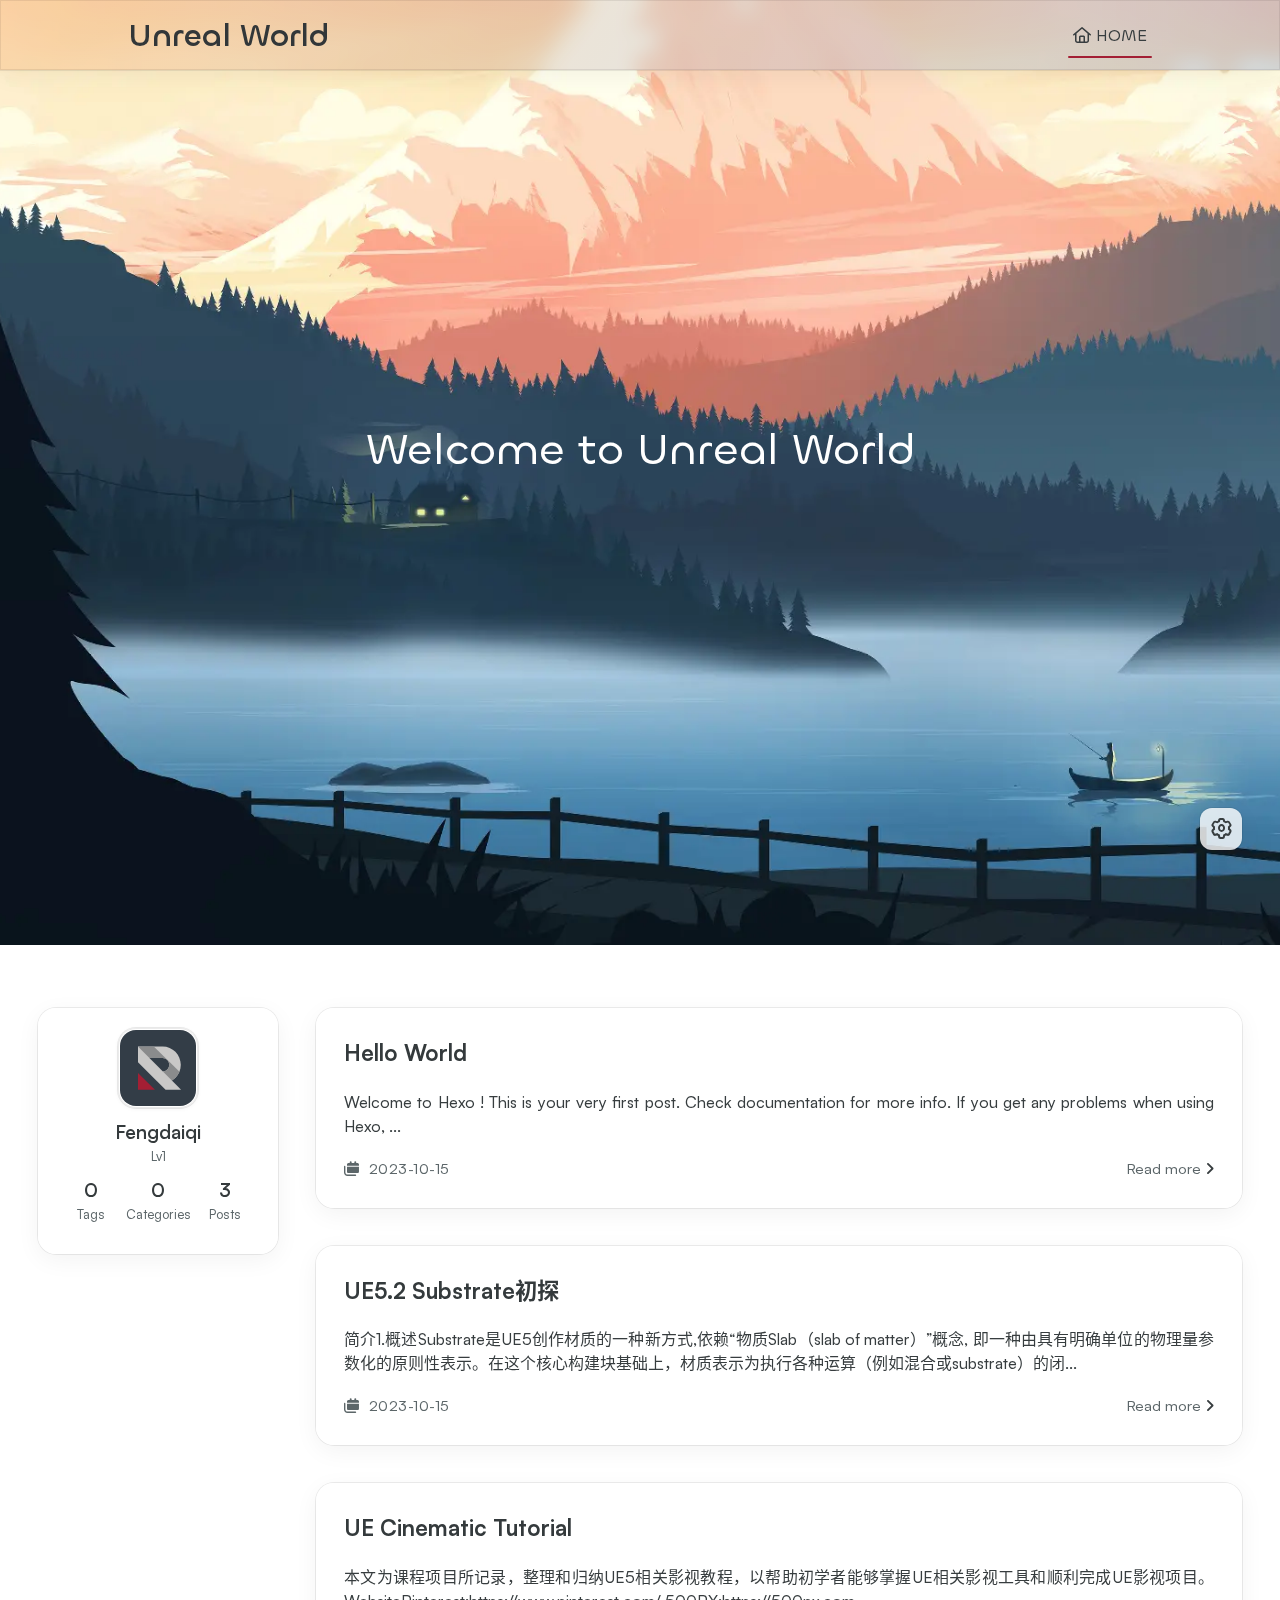
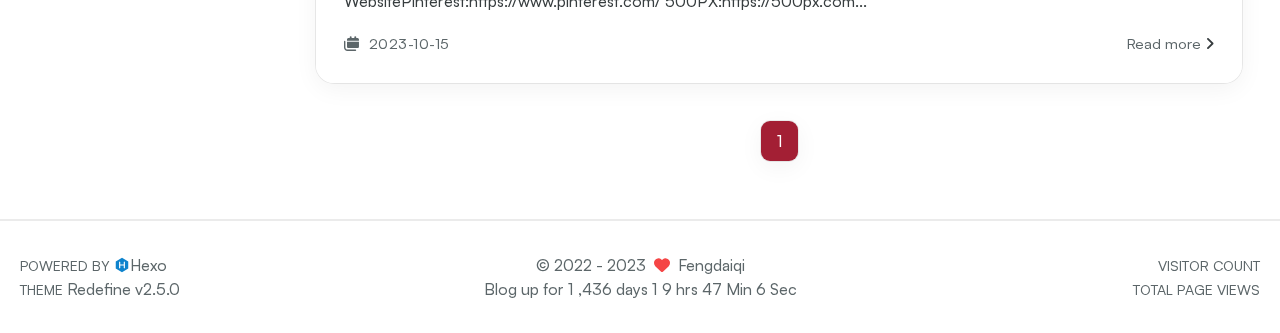
==== commit fcdb9777: "Site updated: 2023-10-15 17:18:16" ====
--- a/index.html
+++ b/index.html
@@ -67,7 +67,7 @@
     
     <script id="hexo-configurations">
     window.config = {"hostname":"example.com","root":"/","language":"en"};
-    window.theme = {"articles":{"style":{"font_size":"16px","line_height":1.5,"image_border_radius":"14px","image_alignment":"center","image_caption":false,"link_icon":true},"word_count":{"enable":true,"count":true,"min2read":true},"author_label":{"enable":true,"auto":false,"list":[]},"code_block":{"copy":true,"style":"mac","font":{"enable":false,"family":null,"url":null}},"toc":{"enable":true,"max_depth":3,"number":false,"expand":true,"init_open":true},"copyright":true,"lazyload":true,"recommendation":{"enable":false,"title":"推荐阅读","limit":3,"mobile_limit":2,"placeholder":"/images/wallhaven-wqery6-light.webp","skip_dirs":[]}},"colors":{"primary":"#A31F34","secondary":null},"global":{"fonts":{"chinese":{"enable":false,"family":null,"url":null},"english":{"enable":false,"family":null,"url":null}},"content_max_width":"1000px","sidebar_width":"210px","hover":{"shadow":true,"scale":false},"scroll_progress":{"bar":false,"percentage":true},"website_counter":{"url":"https://busuanzi.ibruce.info/busuanzi/2.3/busuanzi.pure.mini.js","enable":true,"site_pv":true,"site_uv":true,"post_pv":true},"single_page":true,"open_graph":true,"google_analytics":{"enable":false,"id":null}},"home_banner":{"enable":true,"style":"fixed","image":{"light":"/images/piotr-mucha-countryinn-day-b.webp","dark":"/images/piotr-mucha-countryinn-night-b.webp"},"title":"Welcome to Unreal World","subtitle":{"text":["Dive into deep water","Per aspera ad astra"],"hitokoto":{"enable":false,"api":"https://v1.hitokoto.cn"},"typing_speed":100,"backing_speed":80,"starting_delay":500,"backing_delay":1500,"loop":true,"smart_backspace":true},"text_color":{"light":"#fff","dark":"#d1d1b6"},"text_style":{"title_size":"2.8rem","subtitle_size":"1.5rem","line_height":1.2},"custom_font":{"enable":false,"family":null,"url":null},"social_links":{"enable":false,"links":{"github":null,"instagram":null,"zhihu":null,"twitter":null,"email":null},"qrs":{"weixin":null}}},"plugins":{"feed":{"enable":false},"aplayer":{"enable":false,"type":"fixed","audios":[{"name":null,"artist":null,"url":null,"cover":null}]},"mermaid":{"enable":false,"version":"9.3.0"}},"version":"2.5.0","navbar":{"auto_hide":false,"color":{"left":"#f78736","right":"#367df7","transparency":35},"links":{"Home":{"path":"/","icon":"fa-regular fa-house"}},"search":{"enable":false,"preload":true}},"page_templates":{"friends_column":2,"tags_style":"blur"},"home":{"sidebar":{"enable":true,"position":"left","first_item":"menu","announcement":null,"links":null},"article_date_format":"auto","categories":{"enable":true,"limit":3},"tags":{"enable":true,"limit":3}},"footerStart":"2022/8/17 11:45:14"};
+    window.theme = {"articles":{"style":{"font_size":"16px","line_height":1.5,"image_border_radius":"14px","image_alignment":"center","image_caption":false,"link_icon":true},"word_count":{"enable":true,"count":true,"min2read":true},"author_label":{"enable":true,"auto":false,"list":[]},"code_block":{"copy":true,"style":"mac","font":{"enable":false,"family":null,"url":null}},"toc":{"enable":true,"max_depth":3,"number":false,"expand":true,"init_open":true},"copyright":true,"lazyload":true,"recommendation":{"enable":false,"title":"推荐阅读","limit":3,"mobile_limit":2,"placeholder":"/images/wallhaven-wqery6-light.webp","skip_dirs":[]}},"colors":{"primary":"#A31F34","secondary":null},"global":{"fonts":{"chinese":{"enable":false,"family":null,"url":null},"english":{"enable":false,"family":null,"url":null}},"content_max_width":"1000px","sidebar_width":"210px","hover":{"shadow":true,"scale":false},"scroll_progress":{"bar":false,"percentage":true},"website_counter":{"url":"https://busuanzi.ibruce.info/busuanzi/2.3/busuanzi.pure.mini.js","enable":true,"site_pv":true,"site_uv":true,"post_pv":true},"single_page":true,"open_graph":true,"google_analytics":{"enable":false,"id":null}},"home_banner":{"enable":true,"style":"fixed","image":{"light":"/images/wallhaven-wqery6-light.webp","dark":"/images/wallhaven-wqery6-dark.webp"},"title":"Welcome to Unreal World","subtitle":{"text":["Dive into deep water","Per aspera ad astra"],"hitokoto":{"enable":false,"api":"https://v1.hitokoto.cn"},"typing_speed":100,"backing_speed":80,"starting_delay":500,"backing_delay":1500,"loop":true,"smart_backspace":true},"text_color":{"light":"#fff","dark":"#d1d1b6"},"text_style":{"title_size":"2.8rem","subtitle_size":"1.5rem","line_height":1.2},"custom_font":{"enable":false,"family":null,"url":null},"social_links":{"enable":false,"links":{"github":null,"instagram":null,"zhihu":null,"twitter":null,"email":null},"qrs":{"weixin":null}}},"plugins":{"feed":{"enable":false},"aplayer":{"enable":false,"type":"fixed","audios":[{"name":null,"artist":null,"url":null,"cover":null}]},"mermaid":{"enable":false,"version":"9.3.0"}},"version":"2.5.0","navbar":{"auto_hide":false,"color":{"left":"#f78736","right":"#367df7","transparency":35},"links":{"Home":{"path":"/","icon":"fa-regular fa-house"}},"search":{"enable":false,"preload":true}},"page_templates":{"friends_column":2,"tags_style":"blur"},"home":{"sidebar":{"enable":true,"position":"left","first_item":"menu","announcement":null,"links":null},"article_date_format":"auto","categories":{"enable":true,"limit":3},"tags":{"enable":true,"limit":3}},"footerStart":"2022/8/17 11:45:14"};
     window.lang_ago = {"second":"%s seconds ago","minute":"%s minutes ago","hour":"%s hours ago","day":"%s days ago","week":"%s weeks ago","month":"%s months ago","year":"%s years ago"};
     window.data = {"masonry":false};
   </script>
--- a/css/style.css
+++ b/css/style.css
@@ -164,7 +164,7 @@
   --note-type-title-bg: #fdf3e9;
   --note-black-title-bg: #e9e9e9;
   --note-purple-title-bg: #f9e9fd;
-  --home-banner-img: url("/images/piotr-mucha-countryinn-day-b.webp");
+  --home-banner-img: url("/images/wallhaven-wqery6-light.webp");
   --home-banner-text-color: #fff;
   --home-banner-icons-container-border-color: rgba(255,255,255,0.35);
   --home-banner-icons-container-background-color: rgba(255,255,255,0.3);
@@ -213,7 +213,7 @@
     --note-type-title-bg: #fdf3e9;
     --note-black-title-bg: #e9e9e9;
     --note-purple-title-bg: #f9e9fd;
-    --home-banner-img: url("/images/piotr-mucha-countryinn-day-b.webp");
+    --home-banner-img: url("/images/wallhaven-wqery6-light.webp");
     --home-banner-text-color: #fff;
     --home-banner-icons-container-border-color: rgba(255,255,255,0.35);
     --home-banner-icons-container-background-color: rgba(255,255,255,0.3);
@@ -263,7 +263,7 @@
     --note-type-title-bg: #4e3a1e;
     --note-black-title-bg: #1e1e1e;
     --note-purple-title-bg: #4e1e4e;
-    --home-banner-img: url("/images/piotr-mucha-countryinn-night-b.webp");
+    --home-banner-img: url("/images/wallhaven-wqery6-dark.webp");
     --home-banner-text-color: #d1d1b6;
     --home-banner-icons-container-border-color: rgba(197,197,197,0.35);
     --home-banner-icons-container-background-color: rgba(197,197,197,0.3);
@@ -312,7 +312,7 @@
   --note-type-title-bg: #fdf3e9;
   --note-black-title-bg: #e9e9e9;
   --note-purple-title-bg: #f9e9fd;
-  --home-banner-img: url("/images/piotr-mucha-countryinn-day-b.webp");
+  --home-banner-img: url("/images/wallhaven-wqery6-light.webp");
   --home-banner-text-color: #fff;
   --home-banner-icons-container-border-color: rgba(255,255,255,0.35);
   --home-banner-icons-container-background-color: rgba(255,255,255,0.3);
@@ -360,7 +360,7 @@
   --note-type-title-bg: #4e3a1e;
   --note-black-title-bg: #1e1e1e;
   --note-purple-title-bg: #4e1e4e;
-  --home-banner-img: url("/images/piotr-mucha-countryinn-night-b.webp");
+  --home-banner-img: url("/images/wallhaven-wqery6-dark.webp");
   --home-banner-text-color: #d1d1b6;
   --home-banner-icons-container-border-color: rgba(197,197,197,0.35);
   --home-banner-icons-container-background-color: rgba(197,197,197,0.3);
@@ -408,7 +408,7 @@
   --note-type-title-bg: #fdf3e9;
   --note-black-title-bg: #e9e9e9;
   --note-purple-title-bg: #f9e9fd;
-  --home-banner-img: url("/images/piotr-mucha-countryinn-day-b.webp");
+  --home-banner-img: url("/images/wallhaven-wqery6-light.webp");
   --home-banner-text-color: #fff;
   --home-banner-icons-container-border-color: rgba(255,255,255,0.35);
   --home-banner-icons-container-background-color: rgba(255,255,255,0.3);
@@ -457,7 +457,7 @@
     --note-type-title-bg: #fdf3e9;
     --note-black-title-bg: #e9e9e9;
     --note-purple-title-bg: #f9e9fd;
-    --home-banner-img: url("/images/piotr-mucha-countryinn-day-b.webp");
+    --home-banner-img: url("/images/wallhaven-wqery6-light.webp");
     --home-banner-text-color: #fff;
     --home-banner-icons-container-border-color: rgba(255,255,255,0.35);
     --home-banner-icons-container-background-color: rgba(255,255,255,0.3);
@@ -507,7 +507,7 @@
     --note-type-title-bg: #4e3a1e;
     --note-black-title-bg: #1e1e1e;
     --note-purple-title-bg: #4e1e4e;
-    --home-banner-img: url("/images/piotr-mucha-countryinn-night-b.webp");
+    --home-banner-img: url("/images/wallhaven-wqery6-dark.webp");
     --home-banner-text-color: #d1d1b6;
     --home-banner-icons-container-border-color: rgba(197,197,197,0.35);
     --home-banner-icons-container-background-color: rgba(197,197,197,0.3);
@@ -556,7 +556,7 @@
   --note-type-title-bg: #fdf3e9;
   --note-black-title-bg: #e9e9e9;
   --note-purple-title-bg: #f9e9fd;
-  --home-banner-img: url("/images/piotr-mucha-countryinn-day-b.webp");
+  --home-banner-img: url("/images/wallhaven-wqery6-light.webp");
   --home-banner-text-color: #fff;
   --home-banner-icons-container-border-color: rgba(255,255,255,0.35);
   --home-banner-icons-container-background-color: rgba(255,255,255,0.3);
@@ -604,7 +604,7 @@
   --note-type-title-bg: #4e3a1e;
   --note-black-title-bg: #1e1e1e;
   --note-purple-title-bg: #4e1e4e;
-  --home-banner-img: url("/images/piotr-mucha-countryinn-night-b.webp");
+  --home-banner-img: url("/images/wallhaven-wqery6-dark.webp");
   --home-banner-text-color: #d1d1b6;
   --home-banner-icons-container-border-color: rgba(197,197,197,0.35);
   --home-banner-icons-container-background-color: rgba(197,197,197,0.3);
@@ -1214,7 +1214,7 @@
   --note-type-title-bg: #fdf3e9;
   --note-black-title-bg: #e9e9e9;
   --note-purple-title-bg: #f9e9fd;
-  --home-banner-img: url("/images/piotr-mucha-countryinn-day-b.webp");
+  --home-banner-img: url("/images/wallhaven-wqery6-light.webp");
   --home-banner-text-color: #fff;
   --home-banner-icons-container-border-color: rgba(255,255,255,0.35);
   --home-banner-icons-container-background-color: rgba(255,255,255,0.3);
@@ -1263,7 +1263,7 @@
     --note-type-title-bg: #fdf3e9;
     --note-black-title-bg: #e9e9e9;
     --note-purple-title-bg: #f9e9fd;
-    --home-banner-img: url("/images/piotr-mucha-countryinn-day-b.webp");
+    --home-banner-img: url("/images/wallhaven-wqery6-light.webp");
     --home-banner-text-color: #fff;
     --home-banner-icons-container-border-color: rgba(255,255,255,0.35);
     --home-banner-icons-container-background-color: rgba(255,255,255,0.3);
@@ -1313,7 +1313,7 @@
     --note-type-title-bg: #4e3a1e;
     --note-black-title-bg: #1e1e1e;
     --note-purple-title-bg: #4e1e4e;
-    --home-banner-img: url("/images/piotr-mucha-countryinn-night-b.webp");
+    --home-banner-img: url("/images/wallhaven-wqery6-dark.webp");
     --home-banner-text-color: #d1d1b6;
     --home-banner-icons-container-border-color: rgba(197,197,197,0.35);
     --home-banner-icons-container-background-color: rgba(197,197,197,0.3);
@@ -1362,7 +1362,7 @@
   --note-type-title-bg: #fdf3e9;
   --note-black-title-bg: #e9e9e9;
   --note-purple-title-bg: #f9e9fd;
-  --home-banner-img: url("/images/piotr-mucha-countryinn-day-b.webp");
+  --home-banner-img: url("/images/wallhaven-wqery6-light.webp");
   --home-banner-text-color: #fff;
   --home-banner-icons-container-border-color: rgba(255,255,255,0.35);
   --home-banner-icons-container-background-color: rgba(255,255,255,0.3);
@@ -1410,7 +1410,7 @@
   --note-type-title-bg: #4e3a1e;
   --note-black-title-bg: #1e1e1e;
   --note-purple-title-bg: #4e1e4e;
-  --home-banner-img: url("/images/piotr-mucha-countryinn-night-b.webp");
+  --home-banner-img: url("/images/wallhaven-wqery6-dark.webp");
   --home-banner-text-color: #d1d1b6;
   --home-banner-icons-container-border-color: rgba(197,197,197,0.35);
   --home-banner-icons-container-background-color: rgba(197,197,197,0.3);
@@ -1890,7 +1890,7 @@
   --note-type-title-bg: #fdf3e9;
   --note-black-title-bg: #e9e9e9;
   --note-purple-title-bg: #f9e9fd;
-  --home-banner-img: url("/images/piotr-mucha-countryinn-day-b.webp");
+  --home-banner-img: url("/images/wallhaven-wqery6-light.webp");
   --home-banner-text-color: #fff;
   --home-banner-icons-container-border-color: rgba(255,255,255,0.35);
   --home-banner-icons-container-background-color: rgba(255,255,255,0.3);
@@ -1939,7 +1939,7 @@
     --note-type-title-bg: #fdf3e9;
     --note-black-title-bg: #e9e9e9;
     --note-purple-title-bg: #f9e9fd;
-    --home-banner-img: url("/images/piotr-mucha-countryinn-day-b.webp");
+    --home-banner-img: url("/images/wallhaven-wqery6-light.webp");
     --home-banner-text-color: #fff;
     --home-banner-icons-container-border-color: rgba(255,255,255,0.35);
     --home-banner-icons-container-background-color: rgba(255,255,255,0.3);
@@ -1989,7 +1989,7 @@
     --note-type-title-bg: #4e3a1e;
     --note-black-title-bg: #1e1e1e;
     --note-purple-title-bg: #4e1e4e;
-    --home-banner-img: url("/images/piotr-mucha-countryinn-night-b.webp");
+    --home-banner-img: url("/images/wallhaven-wqery6-dark.webp");
     --home-banner-text-color: #d1d1b6;
     --home-banner-icons-container-border-color: rgba(197,197,197,0.35);
     --home-banner-icons-container-background-color: rgba(197,197,197,0.3);
@@ -2038,7 +2038,7 @@
   --note-type-title-bg: #fdf3e9;
   --note-black-title-bg: #e9e9e9;
   --note-purple-title-bg: #f9e9fd;
-  --home-banner-img: url("/images/piotr-mucha-countryinn-day-b.webp");
+  --home-banner-img: url("/images/wallhaven-wqery6-light.webp");
   --home-banner-text-color: #fff;
   --home-banner-icons-container-border-color: rgba(255,255,255,0.35);
   --home-banner-icons-container-background-color: rgba(255,255,255,0.3);
@@ -2086,7 +2086,7 @@
   --note-type-title-bg: #4e3a1e;
   --note-black-title-bg: #1e1e1e;
   --note-purple-title-bg: #4e1e4e;
-  --home-banner-img: url("/images/piotr-mucha-countryinn-night-b.webp");
+  --home-banner-img: url("/images/wallhaven-wqery6-dark.webp");
   --home-banner-text-color: #d1d1b6;
   --home-banner-icons-container-border-color: rgba(197,197,197,0.35);
   --home-banner-icons-container-background-color: rgba(197,197,197,0.3);
@@ -2248,7 +2248,7 @@
   --note-type-title-bg: #fdf3e9;
   --note-black-title-bg: #e9e9e9;
   --note-purple-title-bg: #f9e9fd;
-  --home-banner-img: url("/images/piotr-mucha-countryinn-day-b.webp");
+  --home-banner-img: url("/images/wallhaven-wqery6-light.webp");
   --home-banner-text-color: #fff;
   --home-banner-icons-container-border-color: rgba(255,255,255,0.35);
   --home-banner-icons-container-background-color: rgba(255,255,255,0.3);
@@ -2297,7 +2297,7 @@
     --note-type-title-bg: #fdf3e9;
     --note-black-title-bg: #e9e9e9;
     --note-purple-title-bg: #f9e9fd;
-    --home-banner-img: url("/images/piotr-mucha-countryinn-day-b.webp");
+    --home-banner-img: url("/images/wallhaven-wqery6-light.webp");
     --home-banner-text-color: #fff;
     --home-banner-icons-container-border-color: rgba(255,255,255,0.35);
     --home-banner-icons-container-background-color: rgba(255,255,255,0.3);
@@ -2347,7 +2347,7 @@
     --note-type-title-bg: #4e3a1e;
     --note-black-title-bg: #1e1e1e;
     --note-purple-title-bg: #4e1e4e;
-    --home-banner-img: url("/images/piotr-mucha-countryinn-night-b.webp");
+    --home-banner-img: url("/images/wallhaven-wqery6-dark.webp");
     --home-banner-text-color: #d1d1b6;
     --home-banner-icons-container-border-color: rgba(197,197,197,0.35);
     --home-banner-icons-container-background-color: rgba(197,197,197,0.3);
@@ -2396,7 +2396,7 @@
   --note-type-title-bg: #fdf3e9;
   --note-black-title-bg: #e9e9e9;
   --note-purple-title-bg: #f9e9fd;
-  --home-banner-img: url("/images/piotr-mucha-countryinn-day-b.webp");
+  --home-banner-img: url("/images/wallhaven-wqery6-light.webp");
   --home-banner-text-color: #fff;
   --home-banner-icons-container-border-color: rgba(255,255,255,0.35);
   --home-banner-icons-container-background-color: rgba(255,255,255,0.3);
@@ -2444,7 +2444,7 @@
   --note-type-title-bg: #4e3a1e;
   --note-black-title-bg: #1e1e1e;
   --note-purple-title-bg: #4e1e4e;
-  --home-banner-img: url("/images/piotr-mucha-countryinn-night-b.webp");
+  --home-banner-img: url("/images/wallhaven-wqery6-dark.webp");
   --home-banner-text-color: #d1d1b6;
   --home-banner-icons-container-border-color: rgba(197,197,197,0.35);
   --home-banner-icons-container-background-color: rgba(197,197,197,0.3);
@@ -2681,7 +2681,7 @@
   --note-type-title-bg: #fdf3e9;
   --note-black-title-bg: #e9e9e9;
   --note-purple-title-bg: #f9e9fd;
-  --home-banner-img: url("/images/piotr-mucha-countryinn-day-b.webp");
+  --home-banner-img: url("/images/wallhaven-wqery6-light.webp");
   --home-banner-text-color: #fff;
   --home-banner-icons-container-border-color: rgba(255,255,255,0.35);
   --home-banner-icons-container-background-color: rgba(255,255,255,0.3);
@@ -2730,7 +2730,7 @@
     --note-type-title-bg: #fdf3e9;
     --note-black-title-bg: #e9e9e9;
     --note-purple-title-bg: #f9e9fd;
-    --home-banner-img: url("/images/piotr-mucha-countryinn-day-b.webp");
+    --home-banner-img: url("/images/wallhaven-wqery6-light.webp");
     --home-banner-text-color: #fff;
     --home-banner-icons-container-border-color: rgba(255,255,255,0.35);
     --home-banner-icons-container-background-color: rgba(255,255,255,0.3);
@@ -2780,7 +2780,7 @@
     --note-type-title-bg: #4e3a1e;
     --note-black-title-bg: #1e1e1e;
     --note-purple-title-bg: #4e1e4e;
-    --home-banner-img: url("/images/piotr-mucha-countryinn-night-b.webp");
+    --home-banner-img: url("/images/wallhaven-wqery6-dark.webp");
     --home-banner-text-color: #d1d1b6;
     --home-banner-icons-container-border-color: rgba(197,197,197,0.35);
     --home-banner-icons-container-background-color: rgba(197,197,197,0.3);
@@ -2829,7 +2829,7 @@
   --note-type-title-bg: #fdf3e9;
   --note-black-title-bg: #e9e9e9;
   --note-purple-title-bg: #f9e9fd;
-  --home-banner-img: url("/images/piotr-mucha-countryinn-day-b.webp");
+  --home-banner-img: url("/images/wallhaven-wqery6-light.webp");
   --home-banner-text-color: #fff;
   --home-banner-icons-container-border-color: rgba(255,255,255,0.35);
   --home-banner-icons-container-background-color: rgba(255,255,255,0.3);
@@ -2877,7 +2877,7 @@
   --note-type-title-bg: #4e3a1e;
   --note-black-title-bg: #1e1e1e;
   --note-purple-title-bg: #4e1e4e;
-  --home-banner-img: url("/images/piotr-mucha-countryinn-night-b.webp");
+  --home-banner-img: url("/images/wallhaven-wqery6-dark.webp");
   --home-banner-text-color: #d1d1b6;
   --home-banner-icons-container-border-color: rgba(197,197,197,0.35);
   --home-banner-icons-container-background-color: rgba(197,197,197,0.3);
@@ -4442,7 +4442,7 @@
   --note-type-title-bg: #fdf3e9;
   --note-black-title-bg: #e9e9e9;
   --note-purple-title-bg: #f9e9fd;
-  --home-banner-img: url("/images/piotr-mucha-countryinn-day-b.webp");
+  --home-banner-img: url("/images/wallhaven-wqery6-light.webp");
   --home-banner-text-color: #fff;
   --home-banner-icons-container-border-color: rgba(255,255,255,0.35);
   --home-banner-icons-container-background-color: rgba(255,255,255,0.3);
@@ -4491,7 +4491,7 @@
     --note-type-title-bg: #fdf3e9;
     --note-black-title-bg: #e9e9e9;
     --note-purple-title-bg: #f9e9fd;
-    --home-banner-img: url("/images/piotr-mucha-countryinn-day-b.webp");
+    --home-banner-img: url("/images/wallhaven-wqery6-light.webp");
     --home-banner-text-color: #fff;
     --home-banner-icons-container-border-color: rgba(255,255,255,0.35);
     --home-banner-icons-container-background-color: rgba(255,255,255,0.3);
@@ -4541,7 +4541,7 @@
     --note-type-title-bg: #4e3a1e;
     --note-black-title-bg: #1e1e1e;
     --note-purple-title-bg: #4e1e4e;
-    --home-banner-img: url("/images/piotr-mucha-countryinn-night-b.webp");
+    --home-banner-img: url("/images/wallhaven-wqery6-dark.webp");
     --home-banner-text-color: #d1d1b6;
     --home-banner-icons-container-border-color: rgba(197,197,197,0.35);
     --home-banner-icons-container-background-color: rgba(197,197,197,0.3);
@@ -4590,7 +4590,7 @@
   --note-type-title-bg: #fdf3e9;
   --note-black-title-bg: #e9e9e9;
   --note-purple-title-bg: #f9e9fd;
-  --home-banner-img: url("/images/piotr-mucha-countryinn-day-b.webp");
+  --home-banner-img: url("/images/wallhaven-wqery6-light.webp");
   --home-banner-text-color: #fff;
   --home-banner-icons-container-border-color: rgba(255,255,255,0.35);
   --home-banner-icons-container-background-color: rgba(255,255,255,0.3);
@@ -4638,7 +4638,7 @@
   --note-type-title-bg: #4e3a1e;
   --note-black-title-bg: #1e1e1e;
   --note-purple-title-bg: #4e1e4e;
-  --home-banner-img: url("/images/piotr-mucha-countryinn-night-b.webp");
+  --home-banner-img: url("/images/wallhaven-wqery6-dark.webp");
   --home-banner-text-color: #d1d1b6;
   --home-banner-icons-container-border-color: rgba(197,197,197,0.35);
   --home-banner-icons-container-background-color: rgba(197,197,197,0.3);
@@ -5125,7 +5125,7 @@
   --note-type-title-bg: #fdf3e9;
   --note-black-title-bg: #e9e9e9;
   --note-purple-title-bg: #f9e9fd;
-  --home-banner-img: url("/images/piotr-mucha-countryinn-day-b.webp");
+  --home-banner-img: url("/images/wallhaven-wqery6-light.webp");
   --home-banner-text-color: #fff;
   --home-banner-icons-container-border-color: rgba(255,255,255,0.35);
   --home-banner-icons-container-background-color: rgba(255,255,255,0.3);
@@ -5174,7 +5174,7 @@
     --note-type-title-bg: #fdf3e9;
     --note-black-title-bg: #e9e9e9;
     --note-purple-title-bg: #f9e9fd;
-    --home-banner-img: url("/images/piotr-mucha-countryinn-day-b.webp");
+    --home-banner-img: url("/images/wallhaven-wqery6-light.webp");
     --home-banner-text-color: #fff;
     --home-banner-icons-container-border-color: rgba(255,255,255,0.35);
     --home-banner-icons-container-background-color: rgba(255,255,255,0.3);
@@ -5224,7 +5224,7 @@
     --note-type-title-bg: #4e3a1e;
     --note-black-title-bg: #1e1e1e;
     --note-purple-title-bg: #4e1e4e;
-    --home-banner-img: url("/images/piotr-mucha-countryinn-night-b.webp");
+    --home-banner-img: url("/images/wallhaven-wqery6-dark.webp");
     --home-banner-text-color: #d1d1b6;
     --home-banner-icons-container-border-color: rgba(197,197,197,0.35);
     --home-banner-icons-container-background-color: rgba(197,197,197,0.3);
@@ -5273,7 +5273,7 @@
   --note-type-title-bg: #fdf3e9;
   --note-black-title-bg: #e9e9e9;
   --note-purple-title-bg: #f9e9fd;
-  --home-banner-img: url("/images/piotr-mucha-countryinn-day-b.webp");
+  --home-banner-img: url("/images/wallhaven-wqery6-light.webp");
   --home-banner-text-color: #fff;
   --home-banner-icons-container-border-color: rgba(255,255,255,0.35);
   --home-banner-icons-container-background-color: rgba(255,255,255,0.3);
@@ -5321,7 +5321,7 @@
   --note-type-title-bg: #4e3a1e;
   --note-black-title-bg: #1e1e1e;
   --note-purple-title-bg: #4e1e4e;
-  --home-banner-img: url("/images/piotr-mucha-countryinn-night-b.webp");
+  --home-banner-img: url("/images/wallhaven-wqery6-dark.webp");
   --home-banner-text-color: #d1d1b6;
   --home-banner-icons-container-border-color: rgba(197,197,197,0.35);
   --home-banner-icons-container-background-color: rgba(197,197,197,0.3);
@@ -5456,7 +5456,7 @@
   --note-type-title-bg: #fdf3e9;
   --note-black-title-bg: #e9e9e9;
   --note-purple-title-bg: #f9e9fd;
-  --home-banner-img: url("/images/piotr-mucha-countryinn-day-b.webp");
+  --home-banner-img: url("/images/wallhaven-wqery6-light.webp");
   --home-banner-text-color: #fff;
   --home-banner-icons-container-border-color: rgba(255,255,255,0.35);
   --home-banner-icons-container-background-color: rgba(255,255,255,0.3);
@@ -5505,7 +5505,7 @@
     --note-type-title-bg: #fdf3e9;
     --note-black-title-bg: #e9e9e9;
     --note-purple-title-bg: #f9e9fd;
-    --home-banner-img: url("/images/piotr-mucha-countryinn-day-b.webp");
+    --home-banner-img: url("/images/wallhaven-wqery6-light.webp");
     --home-banner-text-color: #fff;
     --home-banner-icons-container-border-color: rgba(255,255,255,0.35);
     --home-banner-icons-container-background-color: rgba(255,255,255,0.3);
@@ -5555,7 +5555,7 @@
     --note-type-title-bg: #4e3a1e;
     --note-black-title-bg: #1e1e1e;
     --note-purple-title-bg: #4e1e4e;
-    --home-banner-img: url("/images/piotr-mucha-countryinn-night-b.webp");
+    --home-banner-img: url("/images/wallhaven-wqery6-dark.webp");
     --home-banner-text-color: #d1d1b6;
     --home-banner-icons-container-border-color: rgba(197,197,197,0.35);
     --home-banner-icons-container-background-color: rgba(197,197,197,0.3);
@@ -5604,7 +5604,7 @@
   --note-type-title-bg: #fdf3e9;
   --note-black-title-bg: #e9e9e9;
   --note-purple-title-bg: #f9e9fd;
-  --home-banner-img: url("/images/piotr-mucha-countryinn-day-b.webp");
+  --home-banner-img: url("/images/wallhaven-wqery6-light.webp");
   --home-banner-text-color: #fff;
   --home-banner-icons-container-border-color: rgba(255,255,255,0.35);
   --home-banner-icons-container-background-color: rgba(255,255,255,0.3);
@@ -5652,7 +5652,7 @@
   --note-type-title-bg: #4e3a1e;
   --note-black-title-bg: #1e1e1e;
   --note-purple-title-bg: #4e1e4e;
-  --home-banner-img: url("/images/piotr-mucha-countryinn-night-b.webp");
+  --home-banner-img: url("/images/wallhaven-wqery6-dark.webp");
   --home-banner-text-color: #d1d1b6;
   --home-banner-icons-container-border-color: rgba(197,197,197,0.35);
   --home-banner-icons-container-background-color: rgba(197,197,197,0.3);
@@ -5857,7 +5857,7 @@
   --note-type-title-bg: #fdf3e9;
   --note-black-title-bg: #e9e9e9;
   --note-purple-title-bg: #f9e9fd;
-  --home-banner-img: url("/images/piotr-mucha-countryinn-day-b.webp");
+  --home-banner-img: url("/images/wallhaven-wqery6-light.webp");
   --home-banner-text-color: #fff;
   --home-banner-icons-container-border-color: rgba(255,255,255,0.35);
   --home-banner-icons-container-background-color: rgba(255,255,255,0.3);
@@ -5906,7 +5906,7 @@
     --note-type-title-bg: #fdf3e9;
     --note-black-title-bg: #e9e9e9;
     --note-purple-title-bg: #f9e9fd;
-    --home-banner-img: url("/images/piotr-mucha-countryinn-day-b.webp");
+    --home-banner-img: url("/images/wallhaven-wqery6-light.webp");
     --home-banner-text-color: #fff;
     --home-banner-icons-container-border-color: rgba(255,255,255,0.35);
     --home-banner-icons-container-background-color: rgba(255,255,255,0.3);
@@ -5956,7 +5956,7 @@
     --note-type-title-bg: #4e3a1e;
     --note-black-title-bg: #1e1e1e;
     --note-purple-title-bg: #4e1e4e;
-    --home-banner-img: url("/images/piotr-mucha-countryinn-night-b.webp");
+    --home-banner-img: url("/images/wallhaven-wqery6-dark.webp");
     --home-banner-text-color: #d1d1b6;
     --home-banner-icons-container-border-color: rgba(197,197,197,0.35);
     --home-banner-icons-container-background-color: rgba(197,197,197,0.3);
@@ -6005,7 +6005,7 @@
   --note-type-title-bg: #fdf3e9;
   --note-black-title-bg: #e9e9e9;
   --note-purple-title-bg: #f9e9fd;
-  --home-banner-img: url("/images/piotr-mucha-countryinn-day-b.webp");
+  --home-banner-img: url("/images/wallhaven-wqery6-light.webp");
   --home-banner-text-color: #fff;
   --home-banner-icons-container-border-color: rgba(255,255,255,0.35);
   --home-banner-icons-container-background-color: rgba(255,255,255,0.3);
@@ -6053,7 +6053,7 @@
   --note-type-title-bg: #4e3a1e;
   --note-black-title-bg: #1e1e1e;
   --note-purple-title-bg: #4e1e4e;
-  --home-banner-img: url("/images/piotr-mucha-countryinn-night-b.webp");
+  --home-banner-img: url("/images/wallhaven-wqery6-dark.webp");
   --home-banner-text-color: #d1d1b6;
   --home-banner-icons-container-border-color: rgba(197,197,197,0.35);
   --home-banner-icons-container-background-color: rgba(197,197,197,0.3);
@@ -6287,7 +6287,7 @@
   --note-type-title-bg: #fdf3e9;
   --note-black-title-bg: #e9e9e9;
   --note-purple-title-bg: #f9e9fd;
-  --home-banner-img: url("/images/piotr-mucha-countryinn-day-b.webp");
+  --home-banner-img: url("/images/wallhaven-wqery6-light.webp");
   --home-banner-text-color: #fff;
   --home-banner-icons-container-border-color: rgba(255,255,255,0.35);
   --home-banner-icons-container-background-color: rgba(255,255,255,0.3);
@@ -6336,7 +6336,7 @@
     --note-type-title-bg: #fdf3e9;
     --note-black-title-bg: #e9e9e9;
     --note-purple-title-bg: #f9e9fd;
-    --home-banner-img: url("/images/piotr-mucha-countryinn-day-b.webp");
+    --home-banner-img: url("/images/wallhaven-wqery6-light.webp");
     --home-banner-text-color: #fff;
     --home-banner-icons-container-border-color: rgba(255,255,255,0.35);
     --home-banner-icons-container-background-color: rgba(255,255,255,0.3);
@@ -6386,7 +6386,7 @@
     --note-type-title-bg: #4e3a1e;
     --note-black-title-bg: #1e1e1e;
     --note-purple-title-bg: #4e1e4e;
-    --home-banner-img: url("/images/piotr-mucha-countryinn-night-b.webp");
+    --home-banner-img: url("/images/wallhaven-wqery6-dark.webp");
     --home-banner-text-color: #d1d1b6;
     --home-banner-icons-container-border-color: rgba(197,197,197,0.35);
     --home-banner-icons-container-background-color: rgba(197,197,197,0.3);
@@ -6435,7 +6435,7 @@
   --note-type-title-bg: #fdf3e9;
   --note-black-title-bg: #e9e9e9;
   --note-purple-title-bg: #f9e9fd;
-  --home-banner-img: url("/images/piotr-mucha-countryinn-day-b.webp");
+  --home-banner-img: url("/images/wallhaven-wqery6-light.webp");
   --home-banner-text-color: #fff;
   --home-banner-icons-container-border-color: rgba(255,255,255,0.35);
   --home-banner-icons-container-background-color: rgba(255,255,255,0.3);
@@ -6483,7 +6483,7 @@
   --note-type-title-bg: #4e3a1e;
   --note-black-title-bg: #1e1e1e;
   --note-purple-title-bg: #4e1e4e;
-  --home-banner-img: url("/images/piotr-mucha-countryinn-night-b.webp");
+  --home-banner-img: url("/images/wallhaven-wqery6-dark.webp");
   --home-banner-text-color: #d1d1b6;
   --home-banner-icons-container-border-color: rgba(197,197,197,0.35);
   --home-banner-icons-container-background-color: rgba(197,197,197,0.3);
@@ -6840,7 +6840,7 @@
   --note-type-title-bg: #fdf3e9;
   --note-black-title-bg: #e9e9e9;
   --note-purple-title-bg: #f9e9fd;
-  --home-banner-img: url("/images/piotr-mucha-countryinn-day-b.webp");
+  --home-banner-img: url("/images/wallhaven-wqery6-light.webp");
   --home-banner-text-color: #fff;
   --home-banner-icons-container-border-color: rgba(255,255,255,0.35);
   --home-banner-icons-container-background-color: rgba(255,255,255,0.3);
@@ -6889,7 +6889,7 @@
     --note-type-title-bg: #fdf3e9;
     --note-black-title-bg: #e9e9e9;
     --note-purple-title-bg: #f9e9fd;
-    --home-banner-img: url("/images/piotr-mucha-countryinn-day-b.webp");
+    --home-banner-img: url("/images/wallhaven-wqery6-light.webp");
     --home-banner-text-color: #fff;
     --home-banner-icons-container-border-color: rgba(255,255,255,0.35);
     --home-banner-icons-container-background-color: rgba(255,255,255,0.3);
@@ -6939,7 +6939,7 @@
     --note-type-title-bg: #4e3a1e;
     --note-black-title-bg: #1e1e1e;
     --note-purple-title-bg: #4e1e4e;
-    --home-banner-img: url("/images/piotr-mucha-countryinn-night-b.webp");
+    --home-banner-img: url("/images/wallhaven-wqery6-dark.webp");
     --home-banner-text-color: #d1d1b6;
     --home-banner-icons-container-border-color: rgba(197,197,197,0.35);
     --home-banner-icons-container-background-color: rgba(197,197,197,0.3);
@@ -6988,7 +6988,7 @@
   --note-type-title-bg: #fdf3e9;
   --note-black-title-bg: #e9e9e9;
   --note-purple-title-bg: #f9e9fd;
-  --home-banner-img: url("/images/piotr-mucha-countryinn-day-b.webp");
+  --home-banner-img: url("/images/wallhaven-wqery6-light.webp");
   --home-banner-text-color: #fff;
   --home-banner-icons-container-border-color: rgba(255,255,255,0.35);
   --home-banner-icons-container-background-color: rgba(255,255,255,0.3);
@@ -7036,7 +7036,7 @@
   --note-type-title-bg: #4e3a1e;
   --note-black-title-bg: #1e1e1e;
   --note-purple-title-bg: #4e1e4e;
-  --home-banner-img: url("/images/piotr-mucha-countryinn-night-b.webp");
+  --home-banner-img: url("/images/wallhaven-wqery6-dark.webp");
   --home-banner-text-color: #d1d1b6;
   --home-banner-icons-container-border-color: rgba(197,197,197,0.35);
   --home-banner-icons-container-background-color: rgba(197,197,197,0.3);
@@ -7175,7 +7175,7 @@
   --note-type-title-bg: #fdf3e9;
   --note-black-title-bg: #e9e9e9;
   --note-purple-title-bg: #f9e9fd;
-  --home-banner-img: url("/images/piotr-mucha-countryinn-day-b.webp");
+  --home-banner-img: url("/images/wallhaven-wqery6-light.webp");
   --home-banner-text-color: #fff;
   --home-banner-icons-container-border-color: rgba(255,255,255,0.35);
   --home-banner-icons-container-background-color: rgba(255,255,255,0.3);
@@ -7224,7 +7224,7 @@
     --note-type-title-bg: #fdf3e9;
     --note-black-title-bg: #e9e9e9;
     --note-purple-title-bg: #f9e9fd;
-    --home-banner-img: url("/images/piotr-mucha-countryinn-day-b.webp");
+    --home-banner-img: url("/images/wallhaven-wqery6-light.webp");
     --home-banner-text-color: #fff;
     --home-banner-icons-container-border-color: rgba(255,255,255,0.35);
     --home-banner-icons-container-background-color: rgba(255,255,255,0.3);
@@ -7274,7 +7274,7 @@
     --note-type-title-bg: #4e3a1e;
     --note-black-title-bg: #1e1e1e;
     --note-purple-title-bg: #4e1e4e;
-    --home-banner-img: url("/images/piotr-mucha-countryinn-night-b.webp");
+    --home-banner-img: url("/images/wallhaven-wqery6-dark.webp");
     --home-banner-text-color: #d1d1b6;
     --home-banner-icons-container-border-color: rgba(197,197,197,0.35);
     --home-banner-icons-container-background-color: rgba(197,197,197,0.3);
@@ -7323,7 +7323,7 @@
   --note-type-title-bg: #fdf3e9;
   --note-black-title-bg: #e9e9e9;
   --note-purple-title-bg: #f9e9fd;
-  --home-banner-img: url("/images/piotr-mucha-countryinn-day-b.webp");
+  --home-banner-img: url("/images/wallhaven-wqery6-light.webp");
   --home-banner-text-color: #fff;
   --home-banner-icons-container-border-color: rgba(255,255,255,0.35);
   --home-banner-icons-container-background-color: rgba(255,255,255,0.3);
@@ -7371,7 +7371,7 @@
   --note-type-title-bg: #4e3a1e;
   --note-black-title-bg: #1e1e1e;
   --note-purple-title-bg: #4e1e4e;
-  --home-banner-img: url("/images/piotr-mucha-countryinn-night-b.webp");
+  --home-banner-img: url("/images/wallhaven-wqery6-dark.webp");
   --home-banner-text-color: #d1d1b6;
   --home-banner-icons-container-border-color: rgba(197,197,197,0.35);
   --home-banner-icons-container-background-color: rgba(197,197,197,0.3);
@@ -7582,7 +7582,7 @@
   --note-type-title-bg: #fdf3e9;
   --note-black-title-bg: #e9e9e9;
   --note-purple-title-bg: #f9e9fd;
-  --home-banner-img: url("/images/piotr-mucha-countryinn-day-b.webp");
+  --home-banner-img: url("/images/wallhaven-wqery6-light.webp");
   --home-banner-text-color: #fff;
   --home-banner-icons-container-border-color: rgba(255,255,255,0.35);
   --home-banner-icons-container-background-color: rgba(255,255,255,0.3);
@@ -7631,7 +7631,7 @@
     --note-type-title-bg: #fdf3e9;
     --note-black-title-bg: #e9e9e9;
     --note-purple-title-bg: #f9e9fd;
-    --home-banner-img: url("/images/piotr-mucha-countryinn-day-b.webp");
+    --home-banner-img: url("/images/wallhaven-wqery6-light.webp");
     --home-banner-text-color: #fff;
     --home-banner-icons-container-border-color: rgba(255,255,255,0.35);
     --home-banner-icons-container-background-color: rgba(255,255,255,0.3);
@@ -7681,7 +7681,7 @@
     --note-type-title-bg: #4e3a1e;
     --note-black-title-bg: #1e1e1e;
     --note-purple-title-bg: #4e1e4e;
-    --home-banner-img: url("/images/piotr-mucha-countryinn-night-b.webp");
+    --home-banner-img: url("/images/wallhaven-wqery6-dark.webp");
     --home-banner-text-color: #d1d1b6;
     --home-banner-icons-container-border-color: rgba(197,197,197,0.35);
     --home-banner-icons-container-background-color: rgba(197,197,197,0.3);
@@ -7730,7 +7730,7 @@
   --note-type-title-bg: #fdf3e9;
   --note-black-title-bg: #e9e9e9;
   --note-purple-title-bg: #f9e9fd;
-  --home-banner-img: url("/images/piotr-mucha-countryinn-day-b.webp");
+  --home-banner-img: url("/images/wallhaven-wqery6-light.webp");
   --home-banner-text-color: #fff;
   --home-banner-icons-container-border-color: rgba(255,255,255,0.35);
   --home-banner-icons-container-background-color: rgba(255,255,255,0.3);
@@ -7778,7 +7778,7 @@
   --note-type-title-bg: #4e3a1e;
   --note-black-title-bg: #1e1e1e;
   --note-purple-title-bg: #4e1e4e;
-  --home-banner-img: url("/images/piotr-mucha-countryinn-night-b.webp");
+  --home-banner-img: url("/images/wallhaven-wqery6-dark.webp");
   --home-banner-text-color: #d1d1b6;
   --home-banner-icons-container-border-color: rgba(197,197,197,0.35);
   --home-banner-icons-container-background-color: rgba(197,197,197,0.3);
@@ -8029,7 +8029,7 @@
   --note-type-title-bg: #fdf3e9;
   --note-black-title-bg: #e9e9e9;
   --note-purple-title-bg: #f9e9fd;
-  --home-banner-img: url("/images/piotr-mucha-countryinn-day-b.webp");
+  --home-banner-img: url("/images/wallhaven-wqery6-light.webp");
   --home-banner-text-color: #fff;
   --home-banner-icons-container-border-color: rgba(255,255,255,0.35);
   --home-banner-icons-container-background-color: rgba(255,255,255,0.3);
@@ -8078,7 +8078,7 @@
     --note-type-title-bg: #fdf3e9;
     --note-black-title-bg: #e9e9e9;
     --note-purple-title-bg: #f9e9fd;
-    --home-banner-img: url("/images/piotr-mucha-countryinn-day-b.webp");
+    --home-banner-img: url("/images/wallhaven-wqery6-light.webp");
     --home-banner-text-color: #fff;
     --home-banner-icons-container-border-color: rgba(255,255,255,0.35);
     --home-banner-icons-container-background-color: rgba(255,255,255,0.3);
@@ -8128,7 +8128,7 @@
     --note-type-title-bg: #4e3a1e;
     --note-black-title-bg: #1e1e1e;
     --note-purple-title-bg: #4e1e4e;
-    --home-banner-img: url("/images/piotr-mucha-countryinn-night-b.webp");
+    --home-banner-img: url("/images/wallhaven-wqery6-dark.webp");
     --home-banner-text-color: #d1d1b6;
     --home-banner-icons-container-border-color: rgba(197,197,197,0.35);
     --home-banner-icons-container-background-color: rgba(197,197,197,0.3);
@@ -8177,7 +8177,7 @@
   --note-type-title-bg: #fdf3e9;
   --note-black-title-bg: #e9e9e9;
   --note-purple-title-bg: #f9e9fd;
-  --home-banner-img: url("/images/piotr-mucha-countryinn-day-b.webp");
+  --home-banner-img: url("/images/wallhaven-wqery6-light.webp");
   --home-banner-text-color: #fff;
   --home-banner-icons-container-border-color: rgba(255,255,255,0.35);
   --home-banner-icons-container-background-color: rgba(255,255,255,0.3);
@@ -8225,7 +8225,7 @@
   --note-type-title-bg: #4e3a1e;
   --note-black-title-bg: #1e1e1e;
   --note-purple-title-bg: #4e1e4e;
-  --home-banner-img: url("/images/piotr-mucha-countryinn-night-b.webp");
+  --home-banner-img: url("/images/wallhaven-wqery6-dark.webp");
   --home-banner-text-color: #d1d1b6;
   --home-banner-icons-container-border-color: rgba(197,197,197,0.35);
   --home-banner-icons-container-background-color: rgba(197,197,197,0.3);
@@ -8745,7 +8745,7 @@
   --note-type-title-bg: #fdf3e9;
   --note-black-title-bg: #e9e9e9;
   --note-purple-title-bg: #f9e9fd;
-  --home-banner-img: url("/images/piotr-mucha-countryinn-day-b.webp");
+  --home-banner-img: url("/images/wallhaven-wqery6-light.webp");
   --home-banner-text-color: #fff;
   --home-banner-icons-container-border-color: rgba(255,255,255,0.35);
   --home-banner-icons-container-background-color: rgba(255,255,255,0.3);
@@ -8794,7 +8794,7 @@
     --note-type-title-bg: #fdf3e9;
     --note-black-title-bg: #e9e9e9;
     --note-purple-title-bg: #f9e9fd;
-    --home-banner-img: url("/images/piotr-mucha-countryinn-day-b.webp");
+    --home-banner-img: url("/images/wallhaven-wqery6-light.webp");
     --home-banner-text-color: #fff;
     --home-banner-icons-container-border-color: rgba(255,255,255,0.35);
     --home-banner-icons-container-background-color: rgba(255,255,255,0.3);
@@ -8844,7 +8844,7 @@
     --note-type-title-bg: #4e3a1e;
     --note-black-title-bg: #1e1e1e;
     --note-purple-title-bg: #4e1e4e;
-    --home-banner-img: url("/images/piotr-mucha-countryinn-night-b.webp");
+    --home-banner-img: url("/images/wallhaven-wqery6-dark.webp");
     --home-banner-text-color: #d1d1b6;
     --home-banner-icons-container-border-color: rgba(197,197,197,0.35);
     --home-banner-icons-container-background-color: rgba(197,197,197,0.3);
@@ -8893,7 +8893,7 @@
   --note-type-title-bg: #fdf3e9;
   --note-black-title-bg: #e9e9e9;
   --note-purple-title-bg: #f9e9fd;
-  --home-banner-img: url("/images/piotr-mucha-countryinn-day-b.webp");
+  --home-banner-img: url("/images/wallhaven-wqery6-light.webp");
   --home-banner-text-color: #fff;
   --home-banner-icons-container-border-color: rgba(255,255,255,0.35);
   --home-banner-icons-container-background-color: rgba(255,255,255,0.3);
@@ -8941,7 +8941,7 @@
   --note-type-title-bg: #4e3a1e;
   --note-black-title-bg: #1e1e1e;
   --note-purple-title-bg: #4e1e4e;
-  --home-banner-img: url("/images/piotr-mucha-countryinn-night-b.webp");
+  --home-banner-img: url("/images/wallhaven-wqery6-dark.webp");
   --home-banner-text-color: #d1d1b6;
   --home-banner-icons-container-border-color: rgba(197,197,197,0.35);
   --home-banner-icons-container-background-color: rgba(197,197,197,0.3);
@@ -9043,7 +9043,7 @@
   --note-type-title-bg: #fdf3e9;
   --note-black-title-bg: #e9e9e9;
   --note-purple-title-bg: #f9e9fd;
-  --home-banner-img: url("/images/piotr-mucha-countryinn-day-b.webp");
+  --home-banner-img: url("/images/wallhaven-wqery6-light.webp");
   --home-banner-text-color: #fff;
   --home-banner-icons-container-border-color: rgba(255,255,255,0.35);
   --home-banner-icons-container-background-color: rgba(255,255,255,0.3);
@@ -9092,7 +9092,7 @@
     --note-type-title-bg: #fdf3e9;
     --note-black-title-bg: #e9e9e9;
     --note-purple-title-bg: #f9e9fd;
-    --home-banner-img: url("/images/piotr-mucha-countryinn-day-b.webp");
+    --home-banner-img: url("/images/wallhaven-wqery6-light.webp");
     --home-banner-text-color: #fff;
     --home-banner-icons-container-border-color: rgba(255,255,255,0.35);
     --home-banner-icons-container-background-color: rgba(255,255,255,0.3);
@@ -9142,7 +9142,7 @@
     --note-type-title-bg: #4e3a1e;
     --note-black-title-bg: #1e1e1e;
     --note-purple-title-bg: #4e1e4e;
-    --home-banner-img: url("/images/piotr-mucha-countryinn-night-b.webp");
+    --home-banner-img: url("/images/wallhaven-wqery6-dark.webp");
     --home-banner-text-color: #d1d1b6;
     --home-banner-icons-container-border-color: rgba(197,197,197,0.35);
     --home-banner-icons-container-background-color: rgba(197,197,197,0.3);
@@ -9191,7 +9191,7 @@
   --note-type-title-bg: #fdf3e9;
   --note-black-title-bg: #e9e9e9;
   --note-purple-title-bg: #f9e9fd;
-  --home-banner-img: url("/images/piotr-mucha-countryinn-day-b.webp");
+  --home-banner-img: url("/images/wallhaven-wqery6-light.webp");
   --home-banner-text-color: #fff;
   --home-banner-icons-container-border-color: rgba(255,255,255,0.35);
   --home-banner-icons-container-background-color: rgba(255,255,255,0.3);
@@ -9239,7 +9239,7 @@
   --note-type-title-bg: #4e3a1e;
   --note-black-title-bg: #1e1e1e;
   --note-purple-title-bg: #4e1e4e;
-  --home-banner-img: url("/images/piotr-mucha-countryinn-night-b.webp");
+  --home-banner-img: url("/images/wallhaven-wqery6-dark.webp");
   --home-banner-text-color: #d1d1b6;
   --home-banner-icons-container-border-color: rgba(197,197,197,0.35);
   --home-banner-icons-container-background-color: rgba(197,197,197,0.3);
@@ -9484,7 +9484,7 @@
   --note-type-title-bg: #fdf3e9;
   --note-black-title-bg: #e9e9e9;
   --note-purple-title-bg: #f9e9fd;
-  --home-banner-img: url("/images/piotr-mucha-countryinn-day-b.webp");
+  --home-banner-img: url("/images/wallhaven-wqery6-light.webp");
   --home-banner-text-color: #fff;
   --home-banner-icons-container-border-color: rgba(255,255,255,0.35);
   --home-banner-icons-container-background-color: rgba(255,255,255,0.3);
@@ -9533,7 +9533,7 @@
     --note-type-title-bg: #fdf3e9;
     --note-black-title-bg: #e9e9e9;
     --note-purple-title-bg: #f9e9fd;
-    --home-banner-img: url("/images/piotr-mucha-countryinn-day-b.webp");
+    --home-banner-img: url("/images/wallhaven-wqery6-light.webp");
     --home-banner-text-color: #fff;
     --home-banner-icons-container-border-color: rgba(255,255,255,0.35);
     --home-banner-icons-container-background-color: rgba(255,255,255,0.3);
@@ -9583,7 +9583,7 @@
     --note-type-title-bg: #4e3a1e;
     --note-black-title-bg: #1e1e1e;
     --note-purple-title-bg: #4e1e4e;
-    --home-banner-img: url("/images/piotr-mucha-countryinn-night-b.webp");
+    --home-banner-img: url("/images/wallhaven-wqery6-dark.webp");
     --home-banner-text-color: #d1d1b6;
     --home-banner-icons-container-border-color: rgba(197,197,197,0.35);
     --home-banner-icons-container-background-color: rgba(197,197,197,0.3);
@@ -9632,7 +9632,7 @@
   --note-type-title-bg: #fdf3e9;
   --note-black-title-bg: #e9e9e9;
   --note-purple-title-bg: #f9e9fd;
-  --home-banner-img: url("/images/piotr-mucha-countryinn-day-b.webp");
+  --home-banner-img: url("/images/wallhaven-wqery6-light.webp");
   --home-banner-text-color: #fff;
   --home-banner-icons-container-border-color: rgba(255,255,255,0.35);
   --home-banner-icons-container-background-color: rgba(255,255,255,0.3);
@@ -9680,7 +9680,7 @@
   --note-type-title-bg: #4e3a1e;
   --note-black-title-bg: #1e1e1e;
   --note-purple-title-bg: #4e1e4e;
-  --home-banner-img: url("/images/piotr-mucha-countryinn-night-b.webp");
+  --home-banner-img: url("/images/wallhaven-wqery6-dark.webp");
   --home-banner-text-color: #d1d1b6;
   --home-banner-icons-container-border-color: rgba(197,197,197,0.35);
   --home-banner-icons-container-background-color: rgba(197,197,197,0.3);
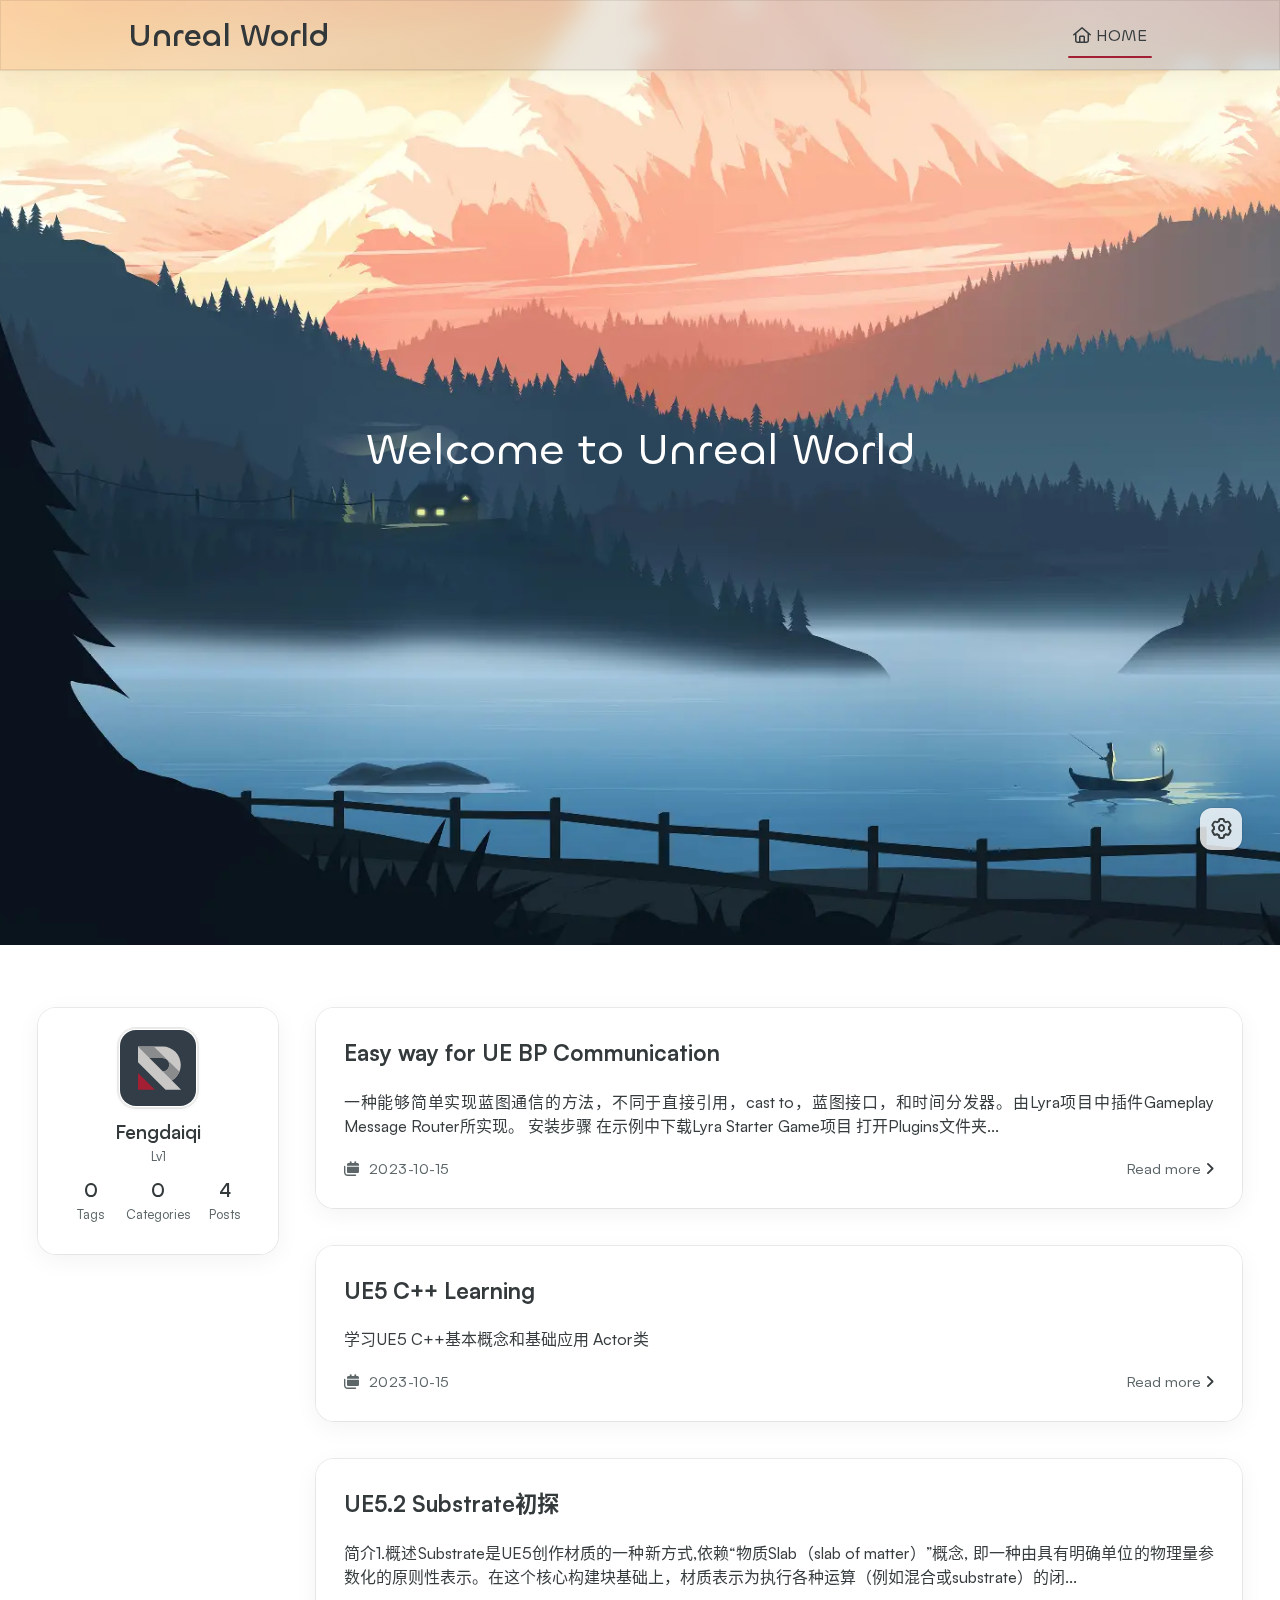
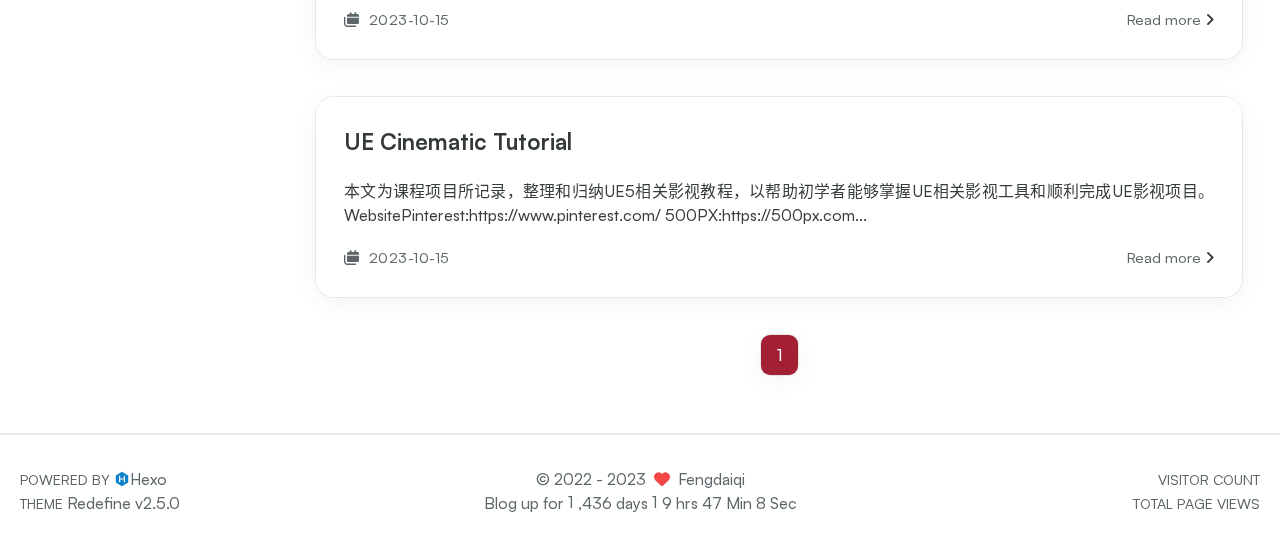
==== commit c024b64e: "Site updated: 2023-10-16 00:29:41" ====
--- a/index.html
+++ b/index.html
@@ -271,7 +271,7 @@
                         <div class="label">Categories</div>
                     </a>
                     <a class="item" href="/archives">
-                        <div class="number">3</div>
+                        <div class="number">4</div>
                         <div class="label">Posts</div>
                     </a>
                 </div>
@@ -298,14 +298,17 @@
                 
 
                 <h3 class="home-article-title">
-                    <a href="/2023/10/15/UE%20C++/">
-                        Hello World
+                    <a href="/2023/10/15/UE%20BP%20Communication/">
+                        Easy way for UE BP Communication
                     </a>
                 </h3>
 
                 <div class="home-article-content markdown-body">
                     
-                        Welcome to Hexo ! This is your very first post. Check documentation  for more info. If you get any problems when using Hexo, ...
+                        一种能够简单实现蓝图通信的方法，不同于直接引用，cast to，蓝图接口，和时间分发器。由Lyra项目中插件Gameplay Message Router所实现。
+安装步骤
+在示例中下载Lyra Starter Game项目
+打开Plugins文件夹...
                     
                 </div>
 
@@ -322,7 +325,46 @@
         
     </div>
 
-    <a href="/2023/10/15/UE%20C++/">Read more<span class="seo-reader-text">Hello World</span>&nbsp;<i class="fa-solid fa-angle-right"></i></a>
+    <a href="/2023/10/15/UE%20BP%20Communication/">Read more<span class="seo-reader-text">Easy way for UE BP Communication</span>&nbsp;<i class="fa-solid fa-angle-right"></i></a>
+</div>
+
+            </li>
+        
+            <li class="home-article-item">
+
+                
+
+                
+
+                
+
+                <h3 class="home-article-title">
+                    <a href="/2023/10/15/UE%20C++/">
+                        UE5 C++ Learning
+                    </a>
+                </h3>
+
+                <div class="home-article-content markdown-body">
+                    
+                        学习UE5 C++基本概念和基础应用
+Actor类
+                    
+                </div>
+
+                <div class="home-article-meta-info-container">
+    <div class="home-article-meta-info">
+        <span><i class="fa-solid fa-calendars"></i>&nbsp;
+            <span class="home-article-date" data-date="Sun Oct 15 2023 15:25:00 GMT+0800">
+                
+                    2023-10-15
+                
+            </span>
+        </span>
+        
+        
+    </div>
+
+    <a href="/2023/10/15/UE%20C++/">Read more<span class="seo-reader-text">UE5 C++ Learning</span>&nbsp;<i class="fa-solid fa-angle-right"></i></a>
 </div>
 
             </li>
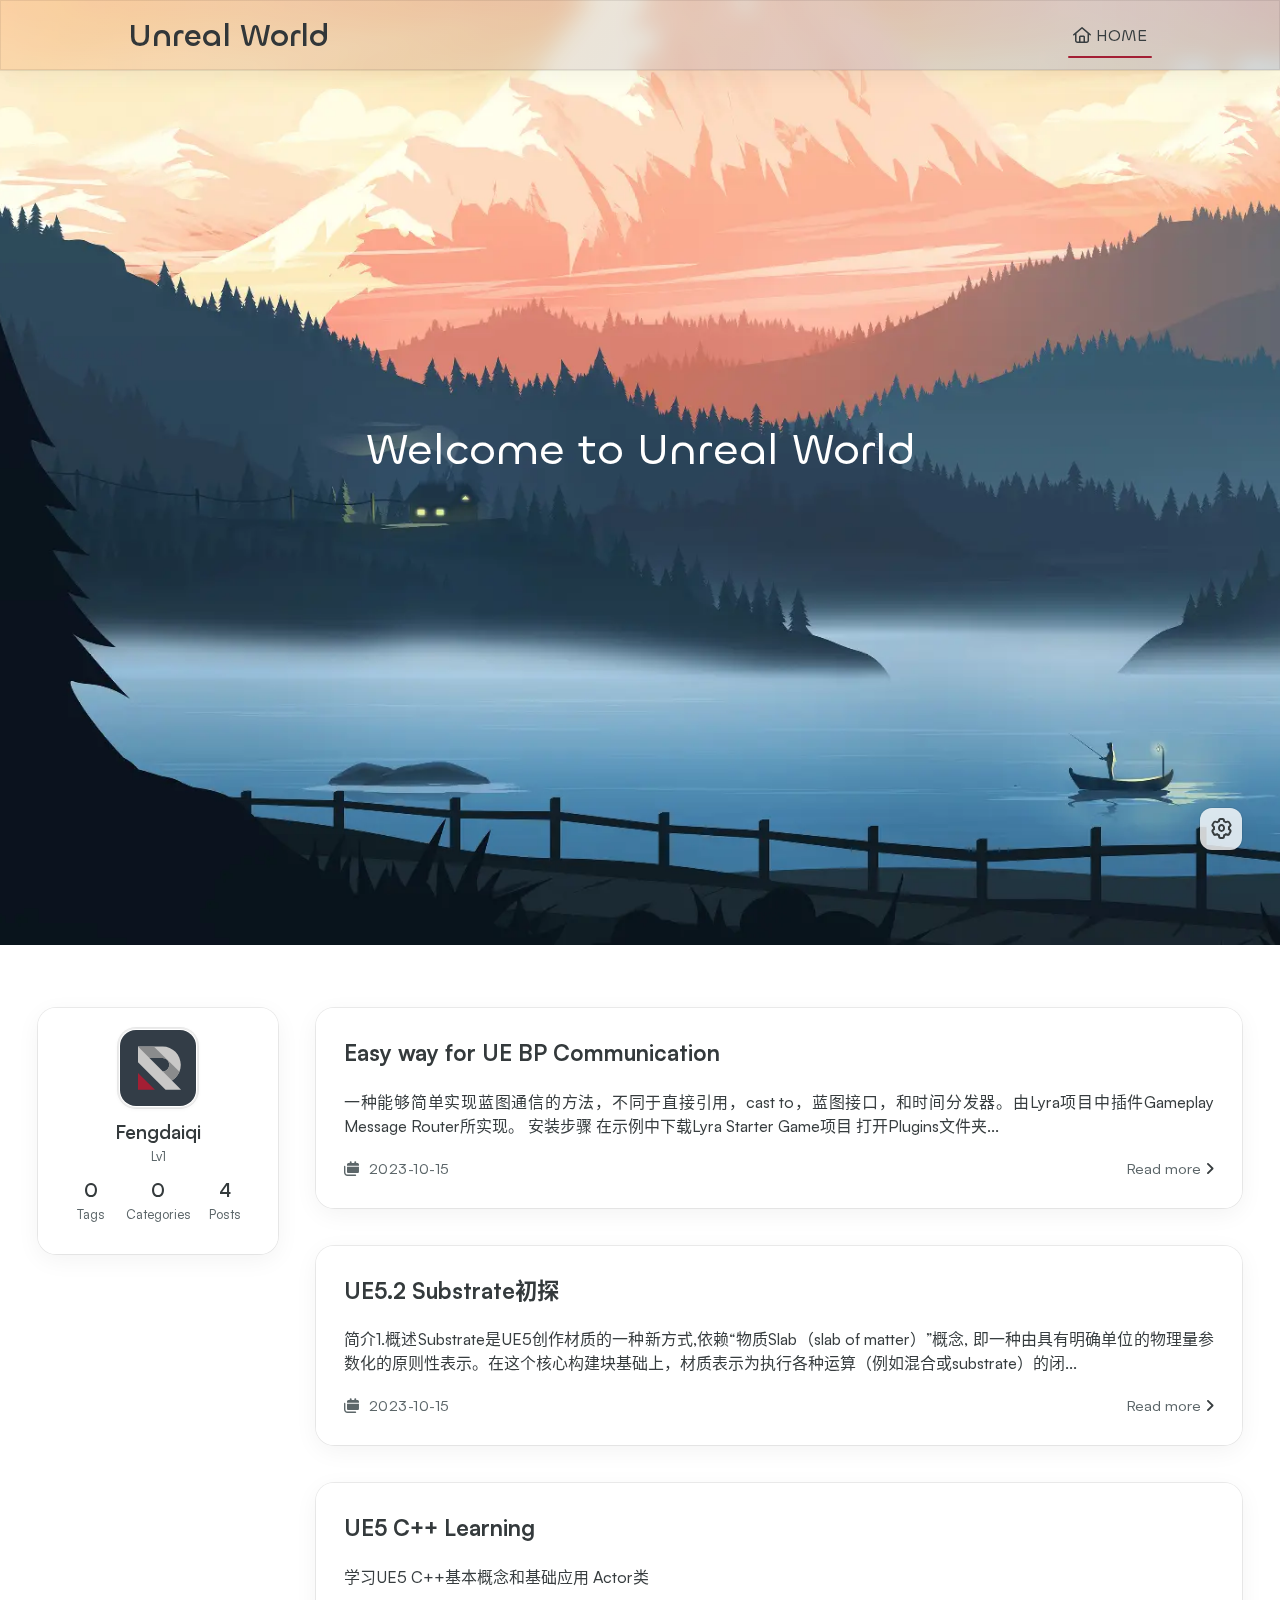
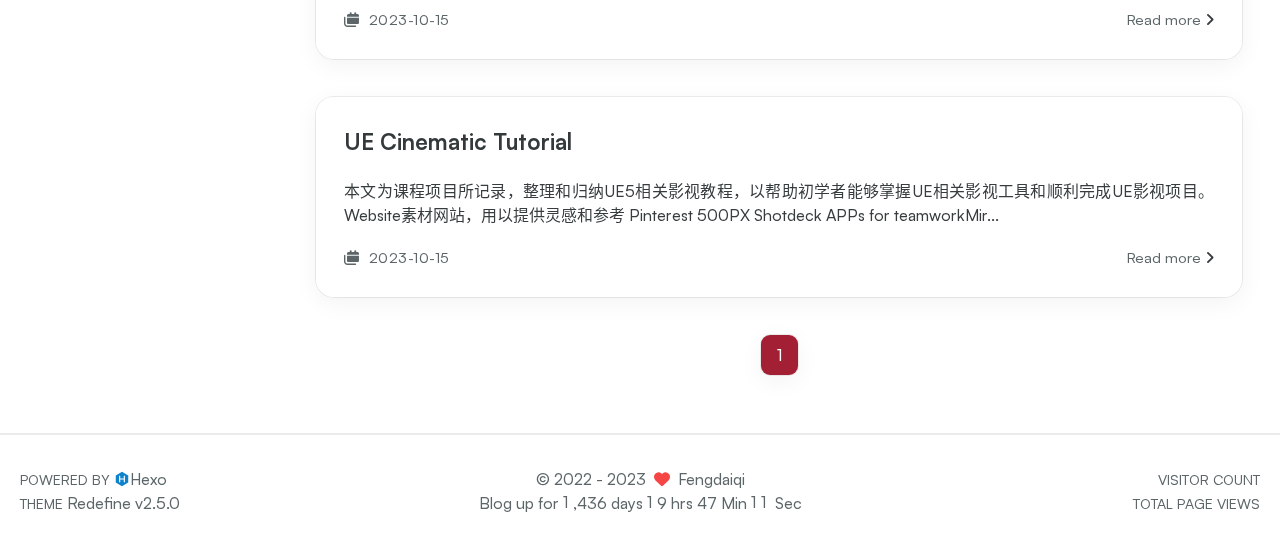
==== commit 69e6a258: "Site updated: 2023-10-16 00:56:00" ====
--- a/index.html
+++ b/index.html
@@ -339,6 +339,44 @@
                 
 
                 <h3 class="home-article-title">
+                    <a href="/2023/10/15/UE%20Substrate/">
+                        UE5.2 Substrate初探
+                    </a>
+                </h3>
+
+                <div class="home-article-content markdown-body">
+                    
+                        简介1.概述Substrate是UE5创作材质的一种新方式,依赖“物质Slab（slab of matter）”概念, 即一种由具有明确单位的物理量参数化的原则性表示。在这个核心构建块基础上，材质表示为执行各种运算（例如混合或substrate）的闭...
+                    
+                </div>
+
+                <div class="home-article-meta-info-container">
+    <div class="home-article-meta-info">
+        <span><i class="fa-solid fa-calendars"></i>&nbsp;
+            <span class="home-article-date" data-date="Sun Oct 15 2023 15:25:00 GMT+0800">
+                
+                    2023-10-15
+                
+            </span>
+        </span>
+        
+        
+    </div>
+
+    <a href="/2023/10/15/UE%20Substrate/">Read more<span class="seo-reader-text">UE5.2 Substrate初探</span>&nbsp;<i class="fa-solid fa-angle-right"></i></a>
+</div>
+
+            </li>
+        
+            <li class="home-article-item">
+
+                
+
+                
+
+                
+
+                <h3 class="home-article-title">
                     <a href="/2023/10/15/UE%20C++/">
                         UE5 C++ Learning
                     </a>
@@ -365,44 +403,6 @@
     </div>
 
     <a href="/2023/10/15/UE%20C++/">Read more<span class="seo-reader-text">UE5 C++ Learning</span>&nbsp;<i class="fa-solid fa-angle-right"></i></a>
-</div>
-
-            </li>
-        
-            <li class="home-article-item">
-
-                
-
-                
-
-                
-
-                <h3 class="home-article-title">
-                    <a href="/2023/10/15/UE%20Substrate/">
-                        UE5.2 Substrate初探
-                    </a>
-                </h3>
-
-                <div class="home-article-content markdown-body">
-                    
-                        简介1.概述Substrate是UE5创作材质的一种新方式,依赖“物质Slab（slab of matter）”概念, 即一种由具有明确单位的物理量参数化的原则性表示。在这个核心构建块基础上，材质表示为执行各种运算（例如混合或substrate）的闭...
-                    
-                </div>
-
-                <div class="home-article-meta-info-container">
-    <div class="home-article-meta-info">
-        <span><i class="fa-solid fa-calendars"></i>&nbsp;
-            <span class="home-article-date" data-date="Sun Oct 15 2023 15:25:00 GMT+0800">
-                
-                    2023-10-15
-                
-            </span>
-        </span>
-        
-        
-    </div>
-
-    <a href="/2023/10/15/UE%20Substrate/">Read more<span class="seo-reader-text">UE5.2 Substrate初探</span>&nbsp;<i class="fa-solid fa-angle-right"></i></a>
 </div>
 
             </li>
@@ -424,8 +424,9 @@
                 <div class="home-article-content markdown-body">
                     
                         本文为课程项目所记录，整理和归纳UE5相关影视教程，以帮助初学者能够掌握UE相关影视工具和顺利完成UE影视项目。
-WebsitePinterest:https://www.pinterest.com/ 
-500PX:https://500px.com...
+Website素材网站，用以提供灵感和参考
+
+Pinterest 500PX Shotdeck APPs for teamworkMir...
                     
                 </div>
 
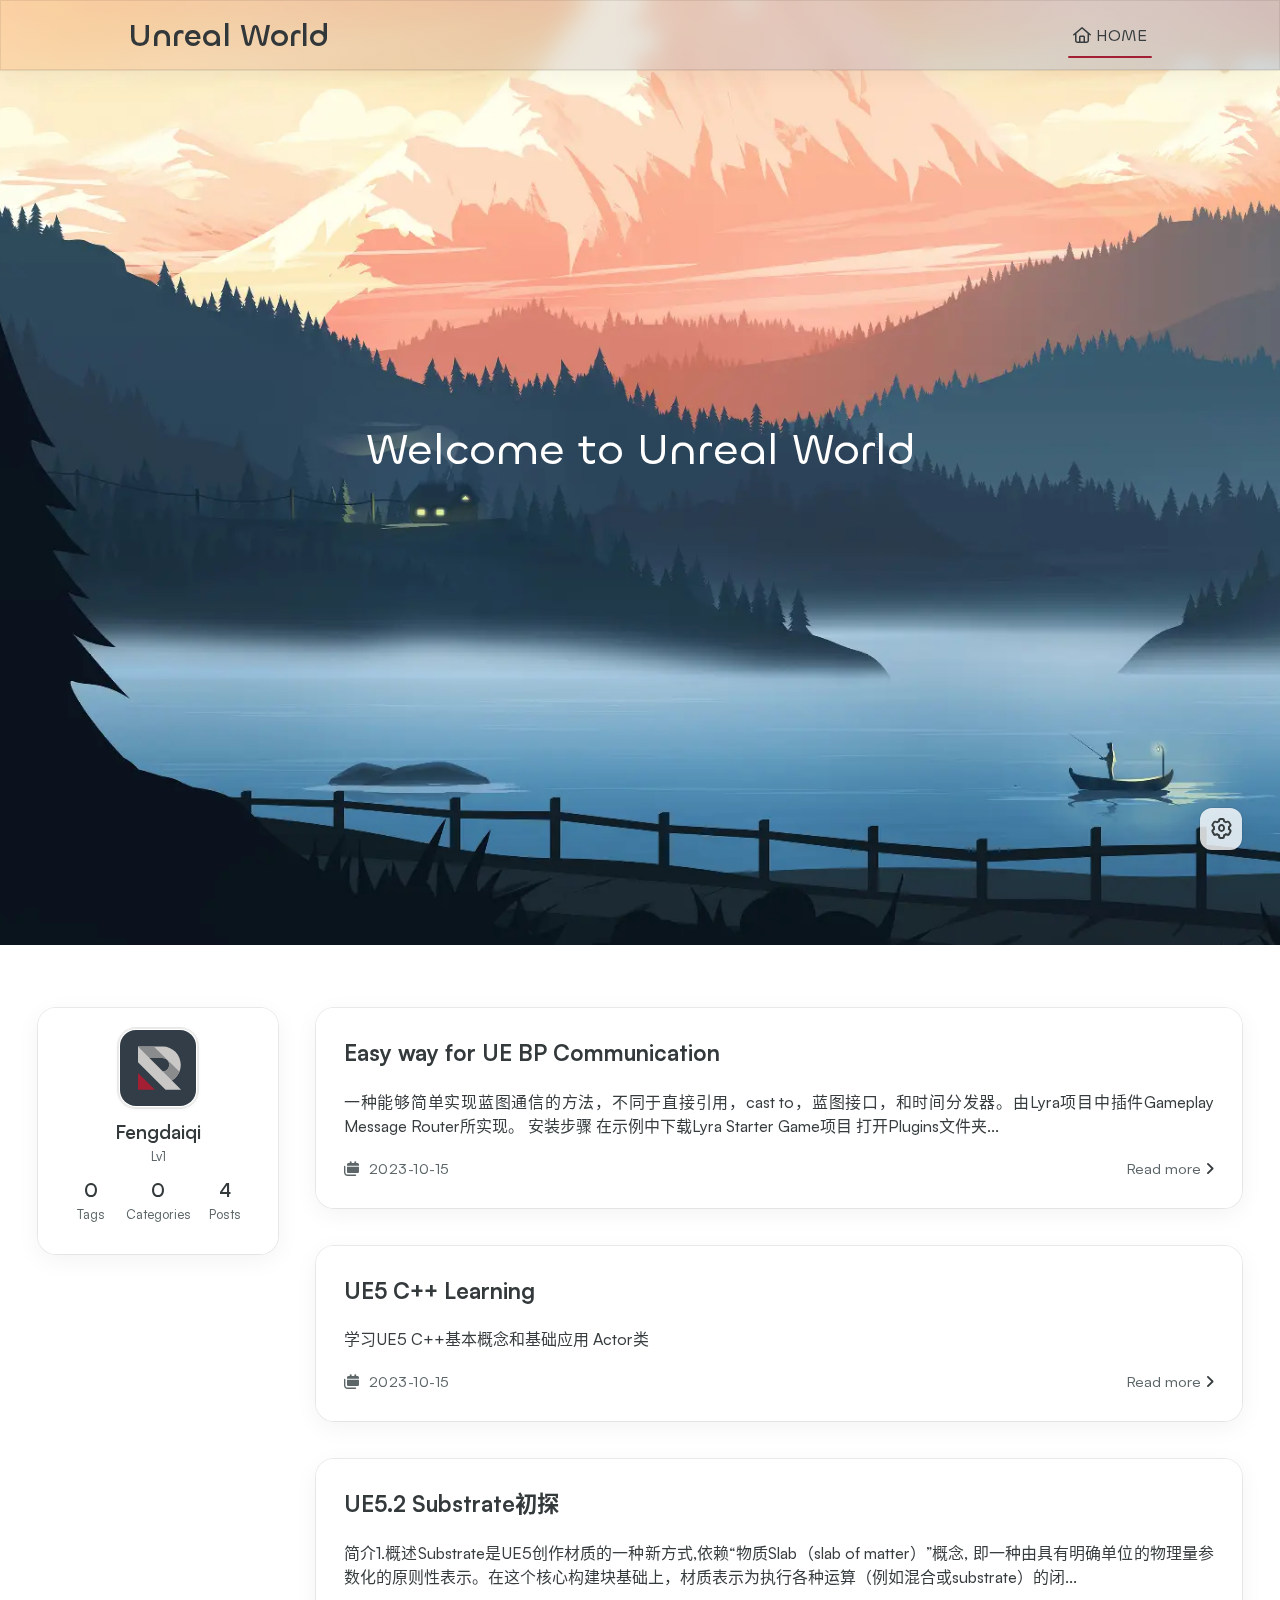
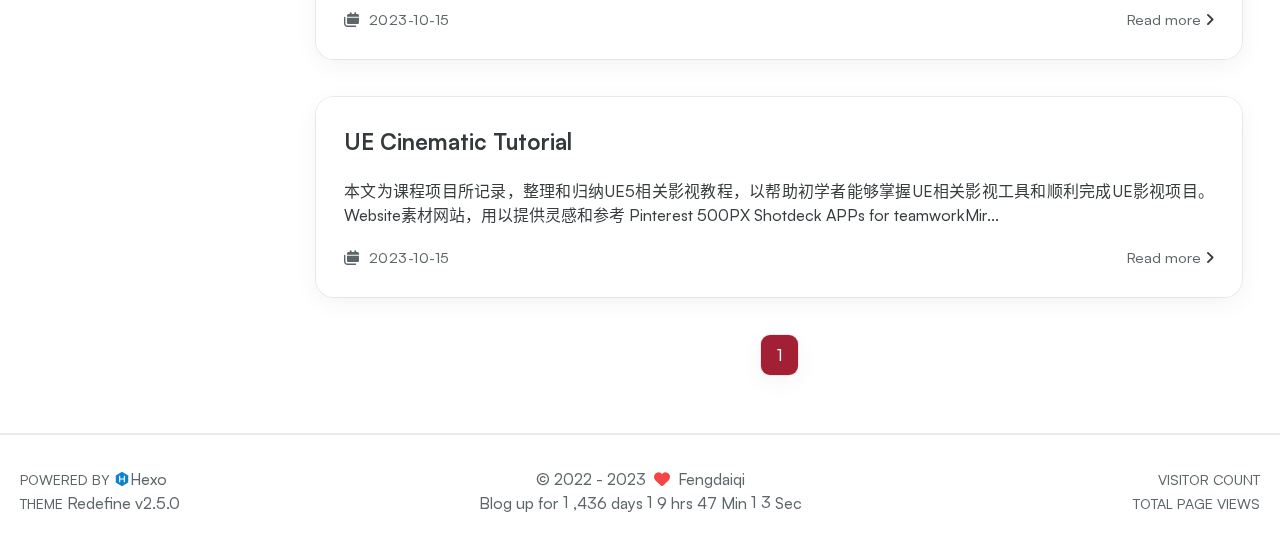
==== commit 1e27397b: "Site updated: 2023-10-16 00:56:40" ====
--- a/index.html
+++ b/index.html
@@ -339,6 +339,45 @@
                 
 
                 <h3 class="home-article-title">
+                    <a href="/2023/10/15/UE%20C++/">
+                        UE5 C++ Learning
+                    </a>
+                </h3>
+
+                <div class="home-article-content markdown-body">
+                    
+                        学习UE5 C++基本概念和基础应用
+Actor类
+                    
+                </div>
+
+                <div class="home-article-meta-info-container">
+    <div class="home-article-meta-info">
+        <span><i class="fa-solid fa-calendars"></i>&nbsp;
+            <span class="home-article-date" data-date="Sun Oct 15 2023 15:25:00 GMT+0800">
+                
+                    2023-10-15
+                
+            </span>
+        </span>
+        
+        
+    </div>
+
+    <a href="/2023/10/15/UE%20C++/">Read more<span class="seo-reader-text">UE5 C++ Learning</span>&nbsp;<i class="fa-solid fa-angle-right"></i></a>
+</div>
+
+            </li>
+        
+            <li class="home-article-item">
+
+                
+
+                
+
+                
+
+                <h3 class="home-article-title">
                     <a href="/2023/10/15/UE%20Substrate/">
                         UE5.2 Substrate初探
                     </a>
@@ -364,45 +403,6 @@
     </div>
 
     <a href="/2023/10/15/UE%20Substrate/">Read more<span class="seo-reader-text">UE5.2 Substrate初探</span>&nbsp;<i class="fa-solid fa-angle-right"></i></a>
-</div>
-
-            </li>
-        
-            <li class="home-article-item">
-
-                
-
-                
-
-                
-
-                <h3 class="home-article-title">
-                    <a href="/2023/10/15/UE%20C++/">
-                        UE5 C++ Learning
-                    </a>
-                </h3>
-
-                <div class="home-article-content markdown-body">
-                    
-                        学习UE5 C++基本概念和基础应用
-Actor类
-                    
-                </div>
-
-                <div class="home-article-meta-info-container">
-    <div class="home-article-meta-info">
-        <span><i class="fa-solid fa-calendars"></i>&nbsp;
-            <span class="home-article-date" data-date="Sun Oct 15 2023 15:25:00 GMT+0800">
-                
-                    2023-10-15
-                
-            </span>
-        </span>
-        
-        
-    </div>
-
-    <a href="/2023/10/15/UE%20C++/">Read more<span class="seo-reader-text">UE5 C++ Learning</span>&nbsp;<i class="fa-solid fa-angle-right"></i></a>
 </div>
 
             </li>
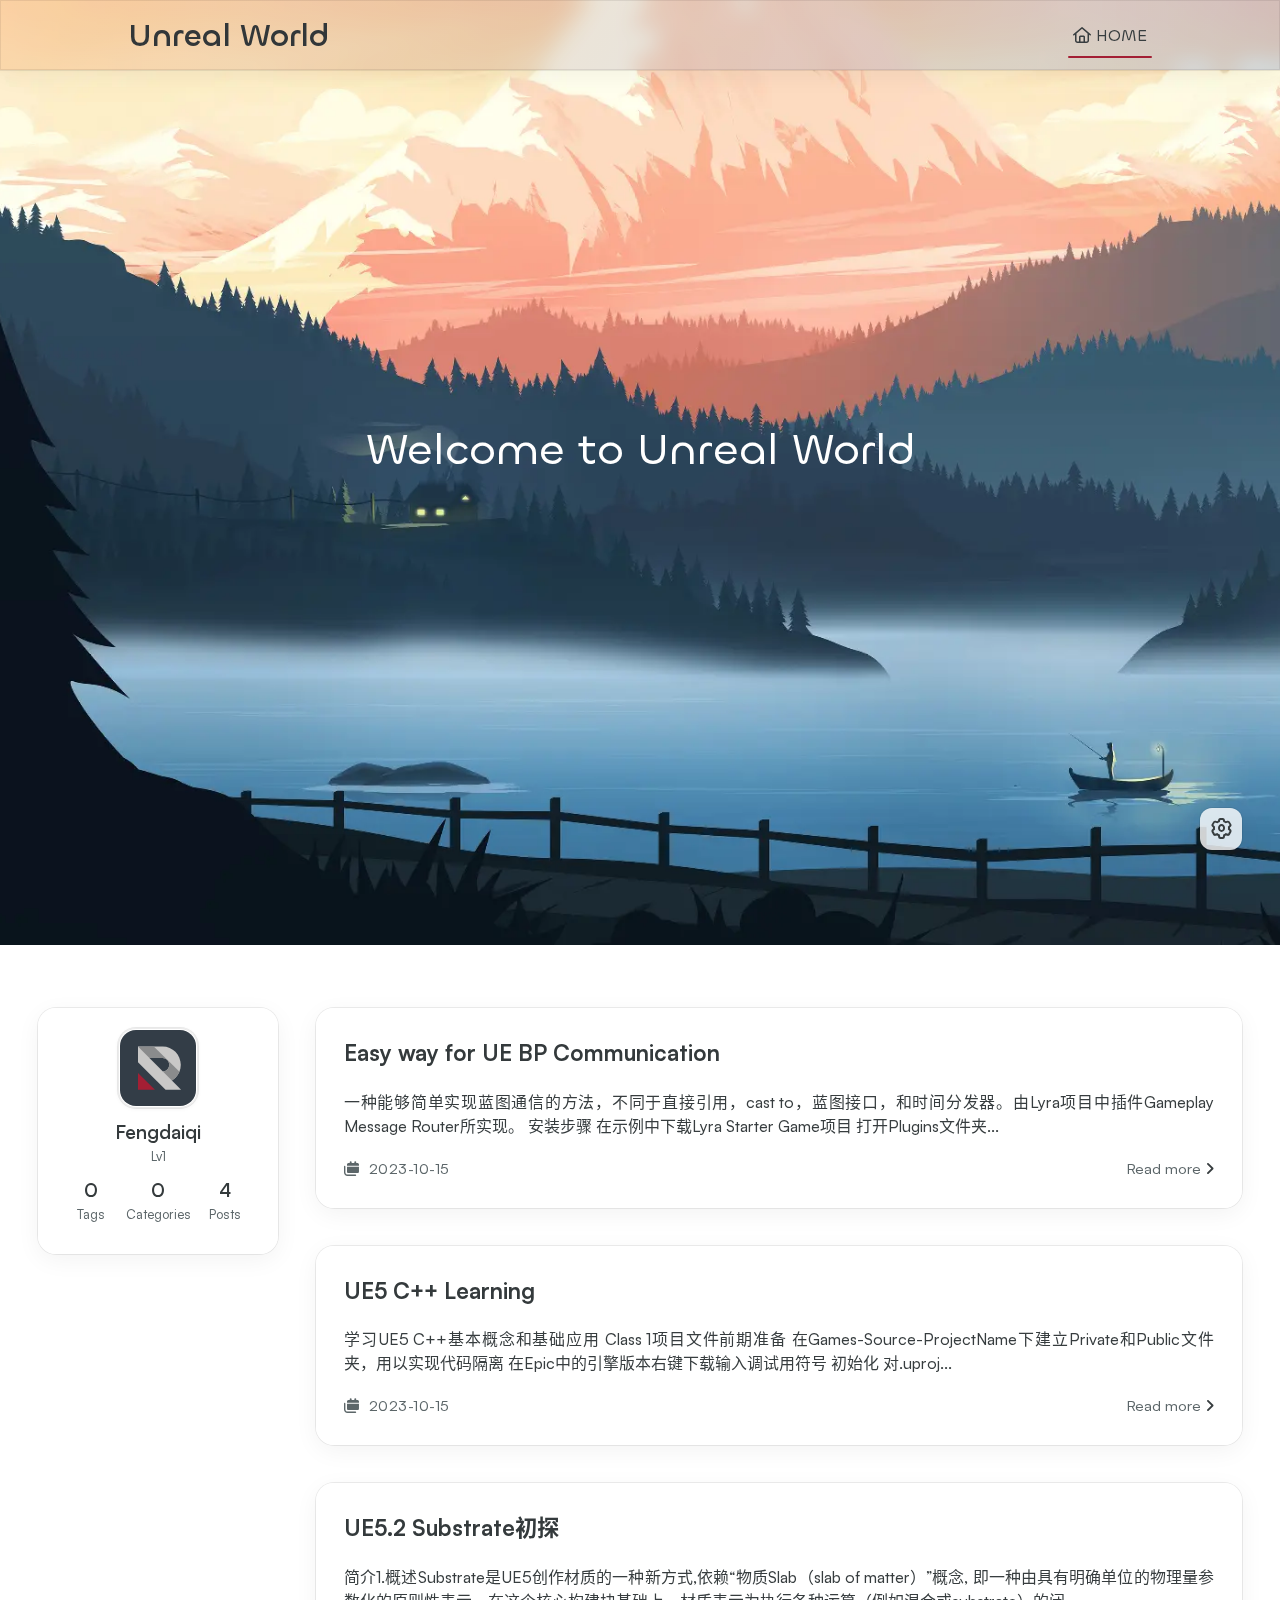
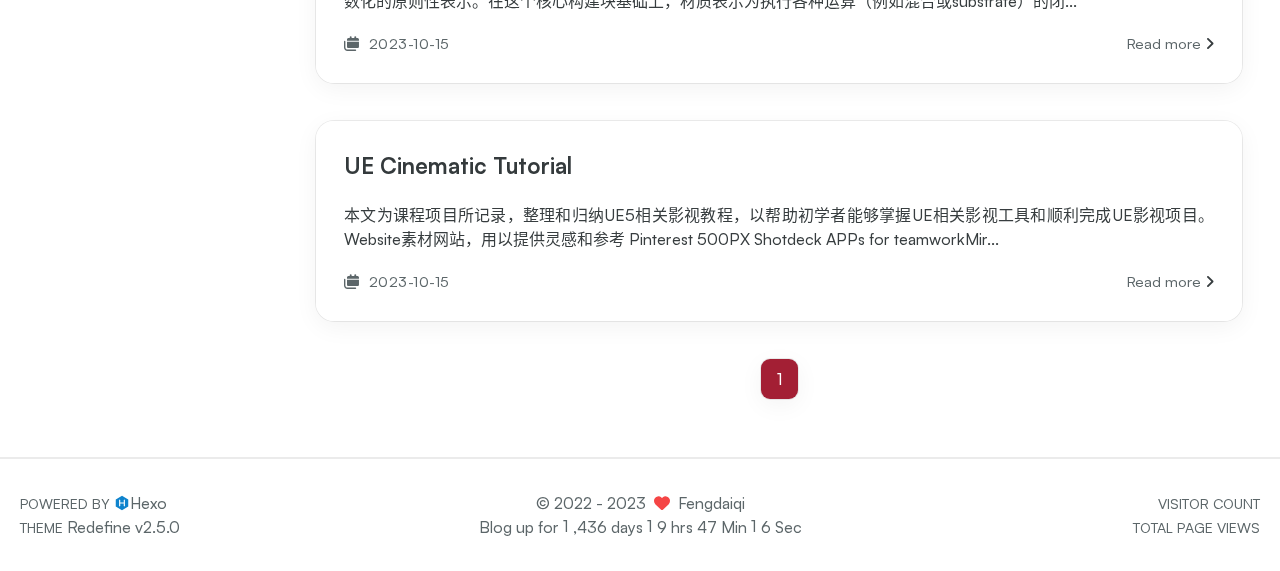
==== commit 6c4b1378: "Site updated: 2023-10-17 11:53:34" ====
--- a/index.html
+++ b/index.html
@@ -347,7 +347,12 @@
                 <div class="home-article-content markdown-body">
                     
                         学习UE5 C++基本概念和基础应用
-Actor类
+Class 1项目文件前期准备
+在Games-Source-ProjectName下建立Private和Public文件夹，用以实现代码隔离
+在Epic中的引擎版本右键下载输入调试用符号
+
+初始化
+对.uproj...
                     
                 </div>
 
